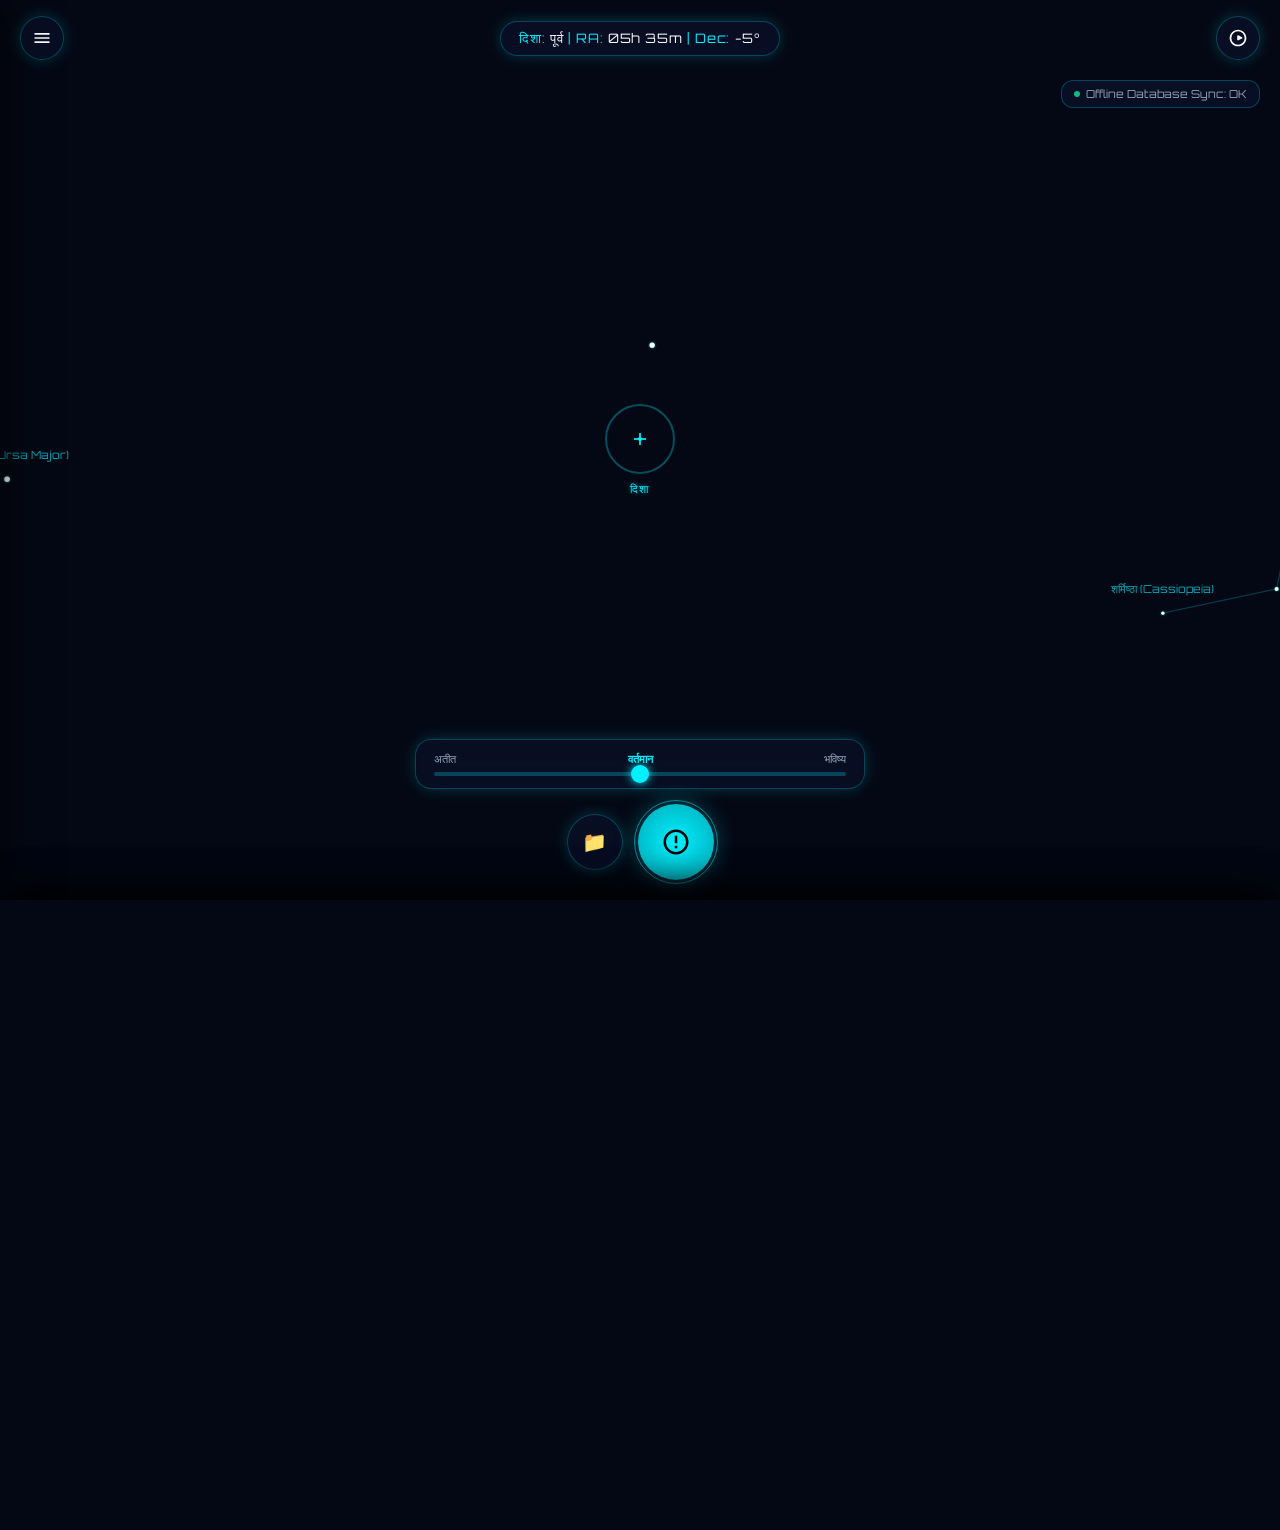
==== index.html @ da1ece18 "Update default language to English and rebuild obfuscated bundle" ====
<!DOCTYPE html>
<html lang="en">
<head>
  <meta charset="UTF-8">
  <meta name="viewport" content="width=device-width, initial-scale=1.0, maximum-scale=1.0, user-scalable=no">
  <title>StarFinder Web - 100% Offline PWA</title>
  
  <!-- SEO Meta Tags -->
  <meta name="description" content="StarFinder Web - एक 100% ऑफ़लाइन, इन-ब्राउज़र प्लेट सॉल्विंग और एआर स्काई ट्रैकर PWA। तारों और तारामंडल को तुरंत पहचानें।">
  <meta name="keywords" content="Star Finder, Plate Solving, AR Constellations, Astronomy offline, PWA star catalog, कालपुरुष, सप्तर्षि">
  <meta name="author" content="Antigravity Team">
  <meta name="theme-color" content="#040814">
  
  <!-- PWA Manifest & Icons -->
  <link rel="manifest" href="manifest.json">
  <link rel="icon" type="image/png" sizes="192x192" href="assets/icon-192.png">
  <link rel="apple-touch-icon" href="assets/icon-192.png">
  
  <!-- Stylesheet -->
  <link rel="stylesheet" href="index.css">
</head>
<body>

  <div id="app-container">
    <!-- Full-screen Camera Stream (Z-Index: 1) -->
    <video id="camera-stream" autoplay playsinline muted></video>
    
    <!-- AR Celestial Vector Drawing Canvas (Z-Index: 2) -->
    <canvas id="ar-overlay"></canvas>

    <!-- HUD Overlay Layer (Z-Index: 3) -->
    <div class="hud-layer">
      <!-- Top HUD Header -->
      <header class="interactive">
        <button id="menu-btn" class="header-btn" title="Settings / Drawer">
          <svg viewBox="0 0 24 24">
            <path d="M3 18h18v-2H3v2zm0-5h18v-2H3v2zm0-7v2h18V6H3z"/>
          </svg>
        </button>
        
        <div id="direction-text" class="direction-hud">
          Facing: <span>Scanning...</span> | RA: <span>--h --m</span> | Dec: <span>--°</span>
        </div>
        
        <label class="header-btn" style="border-radius: 50%; overflow: hidden;" title="Toggle Night Vision Mode">
          <input type="checkbox" id="night-mode-toggle" style="display:none;">
          <svg viewBox="0 0 24 24" style="cursor: pointer; fill: currentColor;">
            <!-- Moon / Eye icon shape -->
            <path d="M12 22C6.477 22 2 17.523 2 12S6.477 2 12 2s10 4.477 10 10-4.477 10-10 10zm0-2a8 8 0 1 0 0-16 8 8 0 0 0 0 16zm-1-5.717V9.717c0-.756.805-1.242 1.48-.905l4.335 2.158c.693.345.693 1.341 0 1.687l-4.335 2.158c-.675.337-1.48-.15-1.48-.906z"/>
          </svg>
        </label>
      </header>

      <!-- Sync / Offline indicator badge -->
      <div id="offline-badge" class="sync-indicator">
        <div id="sync-dot" class="sync-dot"></div>
        <span id="sync-label">Checking Offline Database...</span>
      </div>

      <!-- Center Reticle Focus Target -->
      <div class="reticle-container">
        <div class="reticle">
          <div class="reticle-dot"></div>
        </div>
        <div class="reticle-label" data-translate="facing">FACING</div>
      </div>

      <!-- Bottom HUD Footer (Slider & Capture) -->
      <div class="hud-footer interactive">
        
        <!-- Time Travel Slider -->
        <div class="slider-container">
          <div class="slider-labels">
            <span data-translate="past">Past</span>
            <span id="time-label-now" class="active" data-translate="now">Now</span>
            <span data-translate="future">Future</span>
          </div>
          <div class="slider-wrapper">
            <input type="range" id="time-travel-slider" min="-12" max="12" value="0" step="1">
          </div>
        </div>

        <!-- Big Scan / Capture Button & Upload Button -->
        <div class="capture-btn-container" style="gap: 15px;">
          <!-- Hidden file input -->
          <input type="file" id="photo-upload" accept="image/*" style="display:none;">
          
          <button id="upload-btn" class="header-btn" title="Upload Sky Photo" style="width: 56px; height: 56px; border-radius: 50%; font-size: 20px;">
            📁
          </button>
          
          <div style="position: relative; display: flex; align-items: center; justify-content: center;">
            <div class="capture-pulse-ring" style="width: 84px; height: 84px;"></div>
            <button id="capture-btn" class="capture-btn" title="Capture & Solve Stars">
              <svg viewBox="0 0 24 24">
                <!-- Aperture/Scan SVG -->
                <path d="M12 2C6.48 2 2 6.48 2 12s4.48 10 10 10 10-4.48 10-10S17.52 2 12 2zm0 18c-4.41 0-8-3.59-8-8s3.59-8 8-8 8 3.59 8 8-3.59 8-8 8zm-1-13h2v6h-2zm0 8h2v2h-2z"/>
              </svg>
            </button>
          </div>
        </div>

      </div>
    </div>

    <!-- Backdrop for Drawer Menu -->
    <div id="drawer-backdrop" class="drawer-backdrop"></div>

    <!-- Side Navigation Menu / Settings -->
    <div id="side-drawer" class="side-drawer">
      <div class="drawer-header">
        <div class="drawer-title" data-translate="title">StarFinder Web</div>
        <button id="close-drawer" class="close-sheet-btn" onclick="document.getElementById('side-drawer').classList.remove('open'); document.getElementById('drawer-backdrop').classList.remove('show');">&times;</button>
      </div>
      
      <div class="drawer-body">
        <div class="settings-section">
          <div class="settings-section-title" data-translate="achievements">ACHIEVEMENTS</div>
          <div id="menu-achievements" class="menu-item">
            <span>🏆</span>
            <span class="menu-item-text" data-translate="achievements">Achievements</span>
          </div>
        </div>

        <div class="settings-section">
          <div class="settings-section-title" data-translate="alerts">ASTRO ALERTS</div>
          <div id="menu-alerts" class="menu-item">
            <span>📡</span>
            <span class="menu-item-text" data-translate="alerts">Astro Alerts</span>
          </div>
        </div>

        <div class="settings-section">
          <div class="settings-section-title">PHOTO TOOLS</div>
          <div id="menu-upload" class="menu-item">
            <span>📁</span>
            <span class="menu-item-text">Upload Sky Photo</span>
          </div>
        </div>

        <div class="settings-section" style="margin-top: 15px;">
          <div class="settings-section-title">CONFIG</div>
          
          <!-- Language Toggle Menu Item -->
          <div class="menu-item">
            <span>🌐</span>
            <span class="menu-item-text">English UI</span>
            <label class="toggle-switch">
              <input type="checkbox" id="lang-toggle">
              <span class="slider-round"></span>
            </label>
          </div>

          <div class="menu-item" style="font-size: 11px; color: var(--text-muted); pointer-events: none;" id="location-label">
            Using Location: GPS checking...
          </div>
        </div>

        <div class="settings-section" style="margin-top: 15px;">
          <div class="settings-section-title">LEGAL & HELP</div>
          <a href="about.html" class="menu-item" style="text-decoration: none;">
            <span>ℹ️</span>
            <span class="menu-item-text">About & Help</span>
          </a>
          <a href="privacy.html" class="menu-item" style="text-decoration: none;">
            <span>🔒</span>
            <span class="menu-item-text">Privacy Policy</span>
          </a>
          <a href="terms.html" class="menu-item" style="text-decoration: none;">
            <span>📄</span>
            <span class="menu-item-text">Terms of Service</span>
          </a>
        </div>
      </div>
    </div>

    <!-- Plate Solving Loading / Scanner Overlay -->
    <div id="analysis-overlay" class="analysis-overlay">
      <div class="scanner-box">
        <div class="corner top-left"></div>
        <div class="corner top-right"></div>
        <div class="corner bottom-left"></div>
        <div class="corner bottom-right"></div>
      </div>
      <div class="analysis-text" data-translate="scanning">Analyzing Stars...</div>
      <div class="analysis-subtext" data-translate="scanningSub">Local Geometric Hashing (No Internet)</div>
    </div>

    <!-- Results Bottom Info Sheet -->
    <div id="results-sheet" class="bottom-sheet">
      <div class="sheet-handle"></div>
      <div class="sheet-header">
        <div class="sheet-title" data-translate="solvedTitle">IDENTIFIED CONSTELLATION</div>
        <button class="close-sheet-btn">&times;</button>
      </div>
      <div class="sheet-body results-bottom-sheet">
        <div class="results-constellation-info">
          <div id="results-con-title" class="results-constellation-title">Orion Constellation</div>
          <div id="results-star-count" class="results-constellation-details">45 stars identified</div>
          <div id="results-con-desc" class="results-constellation-desc">
            Orion represents a hunter. It contains stars like Betelgeuse and Rigel.
          </div>
        </div>
        <div class="results-actions">
          <button id="results-save" class="btn btn-primary">
            <span>💾</span> <span data-translate="saveBtn">Save Photo</span>
          </button>
          <button id="results-share" class="btn btn-secondary" onclick="alert('Share feature requires browser integration. Image saved to gallery.')">
            <span>📤</span> <span data-translate="shareBtn">Share</span>
          </button>
          <button id="results-again" class="btn btn-icon-only" title="Scan Again">
            <span>🔄</span>
          </button>
        </div>
      </div>
    </div>

    <!-- Achievements Badge Gallery Bottom Sheet -->
    <div id="achievements-sheet" class="bottom-sheet">
      <div class="sheet-handle"></div>
      <div class="sheet-header">
        <div class="sheet-title" data-translate="achievements">ACHIEVEMENTS</div>
        <button class="close-sheet-btn">&times;</button>
      </div>
      <div class="sheet-body">
        <div id="badge-grid" class="badge-grid">
          <!-- Populated dynamically by app.js -->
        </div>
      </div>
    </div>

    <!-- Alerts Calendar Bottom Sheet -->
    <div id="alerts-sheet" class="bottom-sheet">
      <div class="sheet-handle"></div>
      <div class="sheet-header">
        <div class="sheet-title" data-translate="alerts">ASTRO ALERTS</div>
        <button class="close-sheet-btn">&times;</button>
      </div>
      <div class="sheet-body">
        <div id="alerts-list" class="alerts-list">
          <!-- Populated dynamically by app.js -->
        </div>
      </div>
    </div>

    <!-- Achievement Toast Notification -->
    <div id="achievement-toast" class="achievement-toast">
      <div class="badge-icon-wrapper unlocked" style="width: 44px; height: 44px; border: 1px solid var(--accent);">
        <span style="font-size: 20px;">🏆</span>
      </div>
      <div class="toast-content">
        <div class="toast-title" data-translate="toastAchievement">ACHIEVEMENT UNLOCKED!</div>
        <div id="toast-badge-name" class="toast-name">Orion Hunter</div>
      </div>
    </div>

  </div>

  <!-- External JavaScript Files -->
  <script src="stars_db.js"></script>
  <script src="plate_solver.js"></script>
  <script src="app.js"></script>

  <!-- PWA Service Worker Registration -->
  <script>
    if ('serviceWorker' in navigator) {
      window.addEventListener('load', () => {
        navigator.serviceWorker.register('sw.js')
          .then(reg => console.log('Service Worker Registered successfully.', reg.scope))
          .catch(err => console.log('Service Worker Registration failed.', err));
      });
    }
  </script>
</body>
</html>
---- index.css ----
/* StarFinder Web - Style Sheets (index.css) */

/* Import premium fonts from Google Fonts */
@import url('https://fonts.googleapis.com/css2?family=Orbitron:wght@400;600;800&family=Outfit:wght@300;400;600;700&display=swap');

:root {
  /* Default Neon Cyan Space Theme Variables */
  --bg-primary: #040814;
  --bg-secondary: #0a1128;
  --bg-glass: rgba(10, 17, 40, 0.75);
  --bg-glass-heavy: rgba(5, 9, 24, 0.9);
  
  --accent: #00f0ff;
  --accent-rgb: 0, 240, 255;
  --accent-dim: #00a8b5;
  --accent-glow: rgba(0, 240, 255, 0.35);
  
  --text-primary: #f8fafc;
  --text-secondary: #94a3b8;
  --text-muted: #64748b;
  
  --border-color: rgba(0, 240, 255, 0.25);
  --border-glow: 0 0 15px rgba(0, 240, 255, 0.2);
  
  --font-family-sans: 'Outfit', -apple-system, BlinkMacSystemFont, "Segoe UI", Roboto, Helvetica, Arial, sans-serif;
  --font-family-mono: 'Orbitron', monospace;
  
  --card-shadow: 0 8px 32px 0 rgba(0, 0, 0, 0.5);
  --transition-speed: 0.3s;
}

/* Red Night Mode Override Variables */
body.night-mode-red {
  --bg-primary: #0d0000;
  --bg-secondary: #1a0000;
  --bg-glass: rgba(26, 0, 0, 0.85);
  --bg-glass-heavy: rgba(15, 0, 0, 0.95);
  
  --accent: #ff0000;
  --accent-rgb: 255, 0, 0;
  --accent-dim: #990000;
  --accent-glow: rgba(255, 0, 0, 0.4);
  
  --text-primary: #ff6666;
  --text-secondary: #aa3333;
  --text-muted: #661111;
  
  --border-color: rgba(255, 0, 0, 0.35);
  --border-glow: 0 0 15px rgba(255, 0, 0, 0.35);
  
  --card-shadow: 0 8px 32px 0 rgba(0, 0, 0, 0.8);
}

* {
  box-sizing: border-box;
  margin: 0;
  padding: 0;
  -webkit-tap-highlight-color: transparent;
  user-select: none;
}

body, html {
  width: 100%;
  height: 100%;
  overflow: hidden;
  background-color: var(--bg-primary);
  font-family: var(--font-family-sans);
  color: var(--text-primary);
  transition: background-color var(--transition-speed), color var(--transition-speed);
}

/* Main Screen Viewport */
#app-container {
  position: relative;
  width: 100vw;
  height: 100vh;
  display: flex;
  flex-direction: column;
}

/* Full Screen Camera Stream & AR Canvas */
#camera-stream {
  position: absolute;
  top: 0;
  left: 0;
  width: 100%;
  height: 100%;
  object-fit: cover;
  z-index: 1;
}

#ar-overlay {
  position: absolute;
  top: 0;
  left: 0;
  width: 100%;
  height: 100%;
  z-index: 2;
  pointer-events: auto; /* allows drag events */
  cursor: grab;
}

#ar-overlay:active {
  cursor: grabbing;
}

/* HUD elements (z-index: 3) */
.hud-layer {
  position: absolute;
  top: 0;
  left: 0;
  width: 100%;
  height: 100%;
  z-index: 3;
  pointer-events: none; /* Let clicks pass through to viewport */
  display: flex;
  flex-direction: column;
  justify-content: space-between;
}

.interactive {
  pointer-events: auto; /* Enable clicks on buttons/menus */
}

/* Top bar style */
header {
  width: 100%;
  padding: 16px 20px;
  background: linear-gradient(to bottom, rgba(4,8,20,0.85) 0%, rgba(4,8,20,0) 100%);
  display: grid;
  grid-template-columns: auto 1fr auto;
  align-items: center;
  gap: 15px;
}

body.night-mode-red header {
  background: linear-gradient(to bottom, rgba(13,0,0,0.9) 0%, rgba(13,0,0,0) 100%);
}

.header-btn {
  background: var(--bg-glass);
  border: 1px solid var(--border-color);
  box-shadow: var(--border-glow);
  color: var(--text-primary);
  width: 44px;
  height: 44px;
  border-radius: 50%;
  display: flex;
  align-items: center;
  justify-content: center;
  cursor: pointer;
  backdrop-filter: blur(10px);
  transition: all var(--transition-speed) ease;
}

.header-btn:hover {
  transform: scale(1.05);
  border-color: var(--accent);
}

.header-btn svg {
  width: 20px;
  height: 20px;
  fill: currentColor;
}

.direction-hud {
  justify-self: center;
  background: var(--bg-glass);
  border: 1px solid var(--border-color);
  padding: 8px 18px;
  border-radius: 20px;
  backdrop-filter: blur(10px);
  font-family: var(--font-family-mono);
  font-size: 13px;
  letter-spacing: 0.05em;
  color: var(--accent);
  box-shadow: var(--border-glow);
  text-align: center;
}

.direction-hud span {
  color: var(--text-primary);
}

/* Center Crosshair */
.reticle-container {
  position: absolute;
  top: 50%;
  left: 50%;
  transform: translate(-50%, -50%);
  z-index: 2;
  pointer-events: none;
  display: flex;
  flex-direction: column;
  align-items: center;
  justify-content: center;
}

.reticle {
  width: 70px;
  height: 70px;
  border: 2px solid rgba(var(--accent-rgb), 0.3);
  border-radius: 50%;
  position: relative;
  display: flex;
  align-items: center;
  justify-content: center;
  animation: pulse-reticle 4s infinite linear;
}

.reticle::before, .reticle::after {
  content: '';
  position: absolute;
  background-color: var(--accent);
  opacity: 0.85;
}

/* crosshair lines */
.reticle::before {
  width: 12px;
  height: 2px;
}
.reticle::after {
  width: 2px;
  height: 12px;
}

.reticle-dot {
  width: 4px;
  height: 4px;
  background-color: var(--accent);
  border-radius: 50%;
}

.reticle-label {
  margin-top: 8px;
  font-size: 11px;
  letter-spacing: 0.1em;
  font-family: var(--font-family-mono);
  color: var(--accent);
  text-shadow: 0 0 5px rgba(var(--accent-rgb), 0.5);
}

@keyframes pulse-reticle {
  0% { transform: rotate(0deg) scale(1); border-color: rgba(var(--accent-rgb), 0.3); }
  50% { transform: rotate(180deg) scale(1.08); border-color: rgba(var(--accent-rgb), 0.75); }
  100% { transform: rotate(360deg) scale(1); border-color: rgba(var(--accent-rgb), 0.3); }
}

/* Bottom Bar / HUD controls */
.hud-footer {
  width: 100%;
  padding: 20px;
  background: linear-gradient(to top, rgba(4,8,20,0.95) 0%, rgba(4,8,20,0.5) 50%, rgba(4,8,20,0) 100%);
  display: flex;
  flex-direction: column;
  align-items: center;
  gap: 15px;
}

body.night-mode-red .hud-footer {
  background: linear-gradient(to top, rgba(13,0,0,0.95) 0%, rgba(13,0,0,0.5) 50%, rgba(13,0,0,0) 100%);
}

/* Slider Style */
.slider-container {
  width: 90%;
  max-width: 450px;
  background: var(--bg-glass);
  border: 1px solid var(--border-color);
  padding: 12px 18px;
  border-radius: 16px;
  backdrop-filter: blur(12px);
  box-shadow: var(--border-glow);
  display: flex;
  flex-direction: column;
  gap: 6px;
}

.slider-labels {
  display: flex;
  justify-content: space-between;
  font-family: var(--font-family-mono);
  font-size: 11px;
  color: var(--text-secondary);
}

.slider-labels span.active {
  color: var(--accent);
  font-weight: bold;
}

.slider-wrapper {
  position: relative;
  width: 100%;
  display: flex;
  align-items: center;
}

input[type=range] {
  -webkit-appearance: none;
  width: 100%;
  background: transparent;
}

input[type=range]:focus {
  outline: none;
}

/* range track */
input[type=range]::-webkit-slider-runnable-track {
  width: 100%;
  height: 4px;
  background: rgba(var(--accent-rgb), 0.25);
  border-radius: 2px;
  cursor: pointer;
}

/* range thumb */
input[type=range]::-webkit-slider-thumb {
  height: 18px;
  width: 18px;
  border-radius: 50%;
  background: var(--accent);
  cursor: pointer;
  -webkit-appearance: none;
  margin-top: -7px;
  box-shadow: 0 0 10px var(--accent);
  transition: transform 0.1s ease;
}

input[type=range]::-webkit-slider-thumb:hover {
  transform: scale(1.25);
}

/* Capture / Scan button style */
.capture-btn-container {
  display: flex;
  align-items: center;
  justify-content: center;
  position: relative;
}

.capture-btn {
  background: radial-gradient(circle, var(--accent) 0%, var(--accent-dim) 100%);
  border: none;
  width: 76px;
  height: 76px;
  border-radius: 50%;
  display: flex;
  align-items: center;
  justify-content: center;
  color: #000;
  cursor: pointer;
  box-shadow: 0 0 25px var(--accent-glow);
  transition: all 0.2s ease;
  z-index: 5;
}

.capture-btn:hover {
  transform: scale(1.08);
  box-shadow: 0 0 35px var(--accent);
}

.capture-btn:active {
  transform: scale(0.95);
}

.capture-btn svg {
  width: 30px;
  height: 30px;
  fill: #000;
}

.capture-pulse-ring {
  position: absolute;
  width: 90px;
  height: 90px;
  border: 1px solid var(--accent);
  border-radius: 50%;
  opacity: 0.5;
  animation: capture-pulse 2s infinite ease-out;
}

@keyframes capture-pulse {
  0% { transform: scale(0.9); opacity: 0.8; }
  100% { transform: scale(1.35); opacity: 0; }
}

/* Bottom sheets & Side drawers (Modals) */
.bottom-sheet {
  position: absolute;
  bottom: 0;
  left: 0;
  width: 100%;
  max-height: 80%;
  background: var(--bg-glass-heavy);
  border-top: 1px solid var(--border-color);
  border-radius: 24px 24px 0 0;
  backdrop-filter: blur(20px);
  box-shadow: 0 -10px 40px rgba(0, 0, 0, 0.6);
  z-index: 10;
  transform: translateY(101%);
  transition: transform var(--transition-speed) cubic-bezier(0.16, 1, 0.3, 1);
  display: flex;
  flex-direction: column;
}

.bottom-sheet.open {
  transform: translateY(0);
}

.sheet-header {
  padding: 16px 24px;
  display: flex;
  justify-content: space-between;
  align-items: center;
  border-bottom: 1px solid rgba(var(--accent-rgb), 0.15);
}

.sheet-handle {
  width: 40px;
  height: 4px;
  background: var(--text-muted);
  border-radius: 2px;
  position: absolute;
  top: 8px;
  left: 50%;
  transform: translateX(-50%);
}

.sheet-title {
  font-family: var(--font-family-mono);
  font-size: 16px;
  color: var(--accent);
  letter-spacing: 0.05em;
  font-weight: bold;
}

.close-sheet-btn {
  background: transparent;
  border: none;
  color: var(--text-secondary);
  font-size: 20px;
  cursor: pointer;
  padding: 4px;
}

.close-sheet-btn:hover {
  color: var(--accent);
}

.sheet-body {
  padding: 20px 24px 30px;
  overflow-y: auto;
}

/* Settings/Side menu style */
.side-drawer {
  position: absolute;
  top: 0;
  left: 0;
  width: 85%;
  max-width: 320px;
  height: 100%;
  background: var(--bg-glass-heavy);
  border-right: 1px solid var(--border-color);
  box-shadow: 10px 0 40px rgba(0, 0, 0, 0.6);
  backdrop-filter: blur(20px);
  z-index: 15;
  transform: translateX(-101%);
  transition: transform var(--transition-speed) cubic-bezier(0.16, 1, 0.3, 1);
  display: flex;
  flex-direction: column;
}

.side-drawer.open {
  transform: translateX(0);
}

.drawer-header {
  padding: 24px;
  border-bottom: 1px solid rgba(var(--accent-rgb), 0.15);
  display: flex;
  justify-content: space-between;
  align-items: center;
}

.drawer-title {
  font-family: var(--font-family-mono);
  font-size: 18px;
  font-weight: 800;
  color: var(--accent);
  letter-spacing: 0.05em;
}

.drawer-body {
  padding: 20px 0;
  flex-grow: 1;
  overflow-y: auto;
}

.menu-item {
  padding: 14px 24px;
  display: flex;
  align-items: center;
  gap: 15px;
  color: var(--text-primary);
  text-decoration: none;
  font-size: 15px;
  cursor: pointer;
  transition: background var(--transition-speed);
}

.menu-item:hover {
  background: rgba(var(--accent-rgb), 0.1);
  color: var(--accent);
}

.menu-item svg {
  width: 18px;
  height: 18px;
  fill: currentColor;
}

.menu-item-text {
  flex-grow: 1;
}

/* Toggle Switch */
.toggle-switch {
  position: relative;
  display: inline-block;
  width: 44px;
  height: 22px;
}

.toggle-switch input {
  opacity: 0;
  width: 0;
  height: 0;
}

.slider-round {
  position: absolute;
  cursor: pointer;
  top: 0; left: 0; right: 0; bottom: 0;
  background-color: var(--text-muted);
  transition: .4s;
  border-radius: 34px;
}

.slider-round:before {
  position: absolute;
  content: "";
  height: 16px;
  width: 16px;
  left: 3px;
  bottom: 3px;
  background-color: white;
  transition: .4s;
  border-radius: 50%;
}

input:checked + .slider-round {
  background-color: var(--accent);
}

input:checked + .slider-round:before {
  transform: translateX(22px);
}

/* Results panel overlay and slider layout */
.results-bottom-sheet {
  display: flex;
  flex-direction: column;
  gap: 15px;
}

.results-constellation-info {
  display: flex;
  flex-direction: column;
  gap: 5px;
}

.results-constellation-title {
  font-size: 24px;
  font-weight: 700;
  color: var(--text-primary);
}

.results-constellation-details {
  font-family: var(--font-family-mono);
  font-size: 13px;
  color: var(--accent);
  display: flex;
  gap: 15px;
}

.results-constellation-desc {
  font-size: 14px;
  color: var(--text-secondary);
  line-height: 1.5;
  margin-top: 5px;
}

.results-actions {
  display: grid;
  grid-template-columns: 1fr 1fr auto;
  gap: 12px;
  margin-top: 10px;
}

.btn {
  padding: 14px 18px;
  border-radius: 12px;
  font-size: 14px;
  font-weight: bold;
  cursor: pointer;
  display: flex;
  align-items: center;
  justify-content: center;
  gap: 8px;
  transition: all var(--transition-speed);
}

.btn-primary {
  background: var(--accent);
  color: #000;
  border: none;
  box-shadow: 0 4px 15px var(--accent-glow);
}

.btn-primary:hover {
  transform: translateY(-2px);
  box-shadow: 0 6px 20px var(--accent);
}

.btn-secondary {
  background: var(--bg-secondary);
  color: var(--text-primary);
  border: 1px solid var(--border-color);
}

.btn-secondary:hover {
  border-color: var(--accent);
  background: rgba(var(--accent-rgb), 0.05);
}

.btn-icon-only {
  width: 50px;
  padding: 0;
  background: var(--bg-secondary);
  border: 1px solid var(--border-color);
  color: var(--text-primary);
}

.btn-icon-only:hover {
  border-color: var(--accent);
  color: var(--accent);
}

.btn svg {
  width: 18px;
  height: 18px;
  fill: currentColor;
}

/* Badges achievement grid style */
.badge-grid {
  display: grid;
  grid-template-columns: repeat(3, 1fr);
  gap: 16px;
  justify-items: center;
  margin-top: 10px;
}

.badge-item {
  display: flex;
  flex-direction: column;
  align-items: center;
  text-align: center;
  gap: 6px;
  width: 100%;
}

.badge-icon-wrapper {
  position: relative;
  width: 64px;
  height: 64px;
  border-radius: 50%;
  background: rgba(255,255,255,0.03);
  border: 2px dashed var(--text-muted);
  display: flex;
  align-items: center;
  justify-content: center;
  transition: all var(--transition-speed);
}

.badge-item.unlocked .badge-icon-wrapper {
  background: radial-gradient(circle, rgba(var(--accent-rgb), 0.2) 0%, rgba(var(--accent-rgb), 0.02) 100%);
  border: 2px solid var(--accent);
  box-shadow: var(--border-glow);
}

.badge-icon {
  width: 36px;
  height: 36px;
  opacity: 0.2;
  filter: grayscale(100%);
  transition: all var(--transition-speed);
}

.badge-item.unlocked .badge-icon {
  opacity: 1;
  filter: grayscale(0%) drop-shadow(0 0 5px var(--accent));
}

.badge-name {
  font-size: 11px;
  font-weight: 600;
  color: var(--text-secondary);
}

.badge-item.unlocked .badge-name {
  color: var(--text-primary);
}

/* Offline alerts list */
.alerts-list {
  display: flex;
  flex-direction: column;
  gap: 12px;
}

.alert-card {
  background: rgba(255, 255, 255, 0.03);
  border: 1px solid rgba(255, 255, 255, 0.08);
  border-radius: 12px;
  padding: 14px 18px;
  display: flex;
  gap: 12px;
}

.alert-card.active-alert {
  border-color: var(--border-color);
  background: rgba(var(--accent-rgb), 0.02);
}

.alert-indicator {
  width: 8px;
  height: 8px;
  border-radius: 50%;
  background-color: var(--text-muted);
  margin-top: 6px;
  flex-shrink: 0;
}

.alert-card.active-alert .alert-indicator {
  background-color: var(--accent);
  box-shadow: 0 0 8px var(--accent);
}

.alert-content {
  display: flex;
  flex-direction: column;
  gap: 4px;
}

.alert-event-title {
  font-weight: 700;
  font-size: 15px;
}

.alert-event-time {
  font-family: var(--font-family-mono);
  font-size: 12px;
  color: var(--accent);
}

.alert-event-desc {
  font-size: 13px;
  color: var(--text-secondary);
  line-height: 1.4;
  margin-top: 2px;
}

/* Loading solve screen */
#analysis-overlay {
  position: absolute;
  top: 0;
  left: 0;
  width: 100%;
  height: 100%;
  background: rgba(4, 8, 20, 0.85);
  backdrop-filter: blur(8px);
  z-index: 20;
  display: flex;
  flex-direction: column;
  align-items: center;
  justify-content: center;
  gap: 20px;
  opacity: 0;
  pointer-events: none;
  transition: opacity 0.3s ease;
}

body.night-mode-red #analysis-overlay {
  background: rgba(13, 0, 0, 0.9);
}

#analysis-overlay.show {
  opacity: 1;
  pointer-events: auto;
}

.scanner-box {
  width: 180px;
  height: 180px;
  position: relative;
  border: 1px solid rgba(var(--accent-rgb), 0.2);
}

.scanner-box::before {
  content: '';
  position: absolute;
  top: 0;
  left: 0;
  width: 100%;
  height: 2px;
  background: linear-gradient(to right, transparent, var(--accent), transparent);
  animation: scan-line 2.5s infinite ease-in-out;
}

.corner {
  position: absolute;
  width: 15px;
  height: 15px;
  border: 2px solid var(--accent);
}

.top-left { top: -2px; left: -2px; border-right: none; border-bottom: none; }
.top-right { top: -2px; right: -2px; border-left: none; border-bottom: none; }
.bottom-left { bottom: -2px; left: -2px; border-right: none; border-top: none; }
.bottom-right { bottom: -2px; right: -2px; border-left: none; border-top: none; }

.analysis-text {
  font-family: var(--font-family-mono);
  font-size: 14px;
  color: var(--accent);
  letter-spacing: 0.1em;
  text-align: center;
}

.analysis-subtext {
  font-size: 12px;
  color: var(--text-secondary);
  margin-top: -10px;
}

@keyframes scan-line {
  0% { top: 0%; opacity: 0.8; }
  50% { top: 100%; opacity: 0.8; }
  100% { top: 0%; opacity: 0.8; }
}

/* Toast Achievement Alert Popup */
.achievement-toast {
  position: absolute;
  top: 90px;
  left: 50%;
  transform: translate(-50%, -100px);
  background: var(--bg-glass-heavy);
  border: 1px solid var(--accent);
  box-shadow: 0 0 20px rgba(var(--accent-rgb), 0.25);
  border-radius: 20px;
  padding: 12px 24px;
  display: flex;
  align-items: center;
  gap: 15px;
  z-index: 100;
  pointer-events: none;
  opacity: 0;
  transition: all 0.5s cubic-bezier(0.175, 0.885, 0.32, 1.275);
}

.achievement-toast.show {
  transform: translate(-50%, 0);
  opacity: 1;
}

.toast-badge {
  width: 40px;
  height: 40px;
  filter: drop-shadow(0 0 5px var(--accent));
}

.toast-content {
  display: flex;
  flex-direction: column;
}

.toast-title {
  font-size: 11px;
  letter-spacing: 0.05em;
  color: var(--accent);
  font-weight: bold;
}

.toast-name {
  font-size: 14px;
  font-weight: 700;
  color: var(--text-primary);
}

/* Offline Sync Info Indicator */
.sync-indicator {
  position: absolute;
  top: 80px;
  right: 20px;
  background: var(--bg-glass);
  border: 1px solid var(--border-color);
  padding: 6px 12px;
  border-radius: 12px;
  font-size: 11px;
  font-family: var(--font-family-mono);
  color: var(--text-secondary);
  display: flex;
  align-items: center;
  gap: 6px;
  z-index: 4;
}

.sync-dot {
  width: 6px;
  height: 6px;
  border-radius: 50%;
  background-color: #10b981; /* green */
}

/* Settings Options layout */
.settings-section {
  padding: 10px 24px;
}

.settings-section-title {
  font-size: 11px;
  text-transform: uppercase;
  color: var(--text-muted);
  letter-spacing: 0.1em;
  margin-bottom: 10px;
}

/* Watermark styles on target download canvas */
.canvas-watermark {
  font-family: var(--font-family-mono);
  color: rgba(var(--accent-rgb), 0.7);
  font-size: 16px;
}

/* Backdrop for drawer */
.drawer-backdrop {
  position: absolute;
  top: 0; left: 0; width: 100%; height: 100%;
  background: rgba(0,0,0,0.5);
  z-index: 12;
  opacity: 0;
  pointer-events: none;
  transition: opacity var(--transition-speed);
}
.drawer-backdrop.show {
  opacity: 1;
  pointer-events: auto;
}

/* Calibration helper overlay */
.calibration-overlay {
  position: absolute;
  bottom: 150px;
  left: 50%;
  transform: translateX(-50%);
  background: var(--bg-glass-heavy);
  border: 1px solid var(--border-color);
  padding: 8px 16px;
  border-radius: 20px;
  font-size: 11px;
  color: var(--text-secondary);
  z-index: 3;
  pointer-events: none;
  text-align: center;
}

/* Custom Scrollbar for sheet body */
.sheet-body::-webkit-scrollbar {
  width: 4px;
}
.sheet-body::-webkit-scrollbar-track {
  background: transparent;
}
.sheet-body::-webkit-scrollbar-thumb {
  background: rgba(var(--accent-rgb), 0.2);
  border-radius: 2px;
}
.sheet-body::-webkit-scrollbar-thumb:hover {
  background: var(--accent);
}
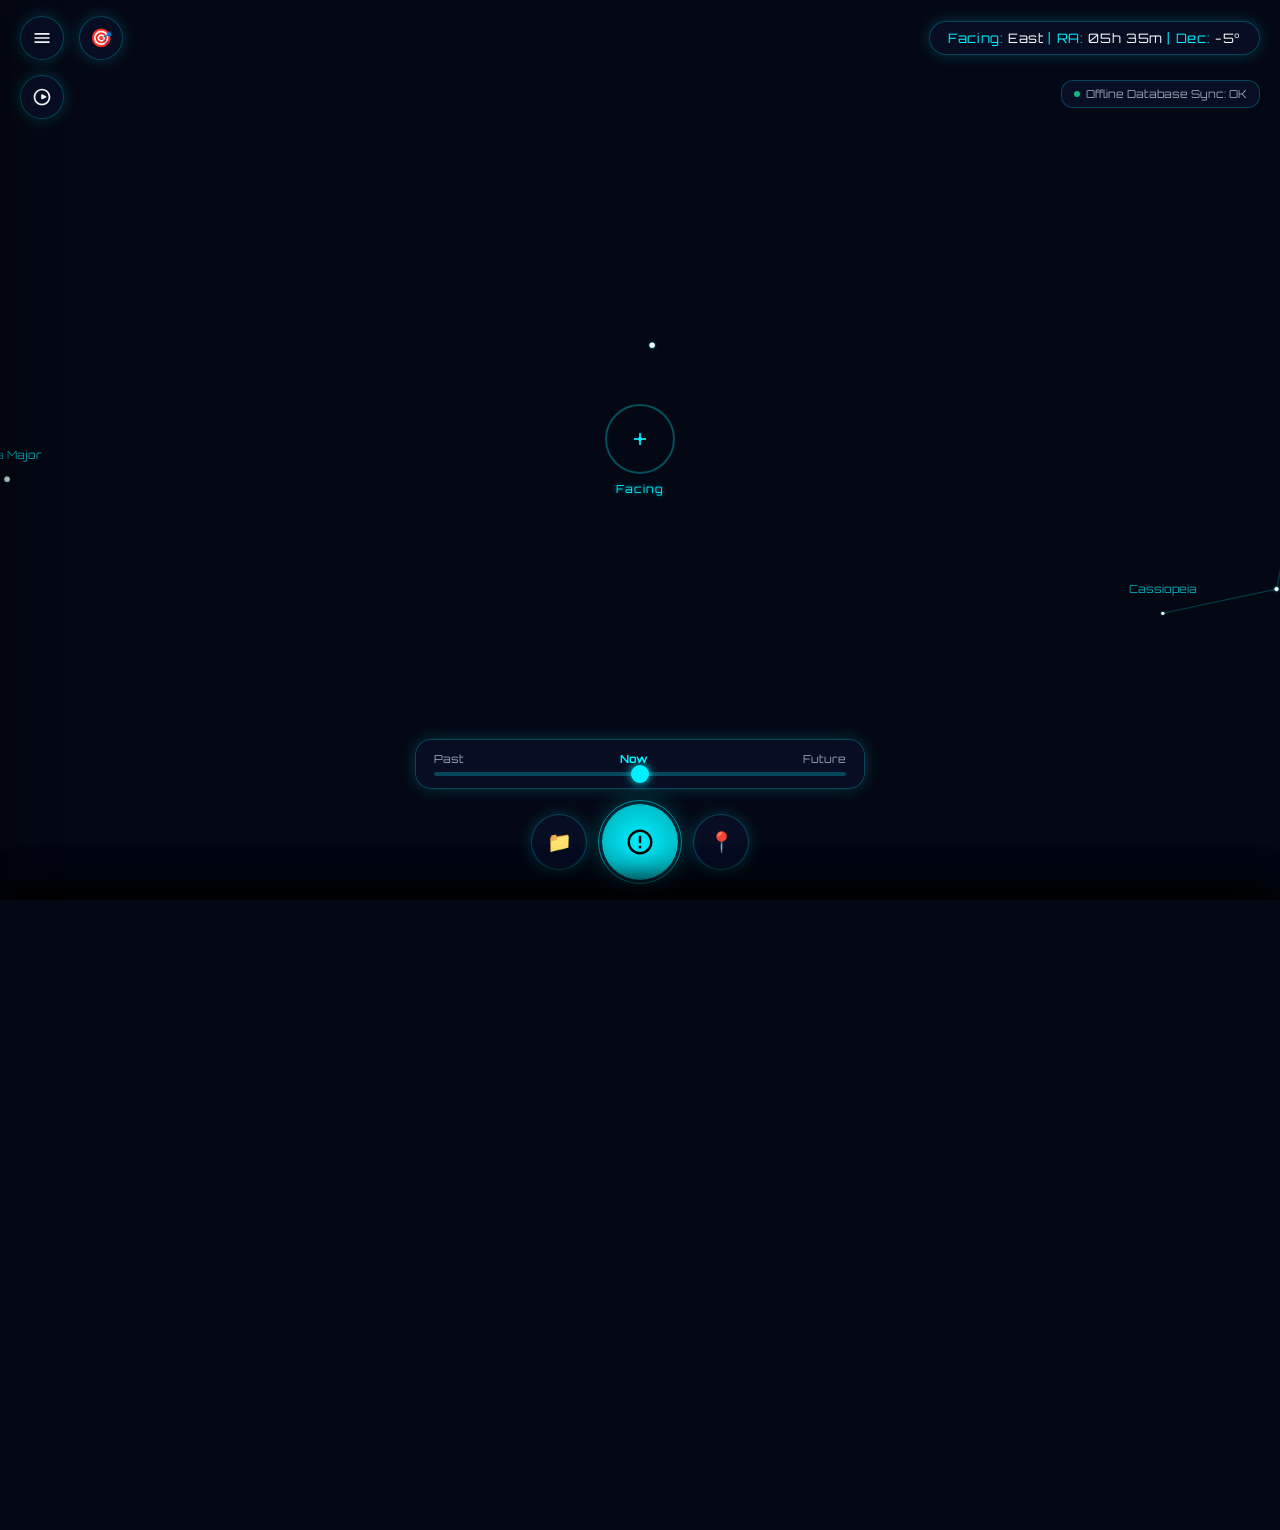
==== commit bb8a613b: "Implement Dynamic Star Tracking and Tap-to-Pin Custom Stars" ====
--- a/index.html
+++ b/index.html
@@ -37,6 +37,10 @@
             <path d="M3 18h18v-2H3v2zm0-5h18v-2H3v2zm0-7v2h18V6H3z"/>
           </svg>
         </button>
+
+        <button id="target-search-btn" class="header-btn" title="Track Star / Object" style="font-size: 18px;">
+          🎯
+        </button>
         
         <div id="direction-text" class="direction-hud">
           Facing: <span>Scanning...</span> | RA: <span>--h --m</span> | Dec: <span>--°</span>
@@ -98,6 +102,10 @@
               </svg>
             </button>
           </div>
+
+          <button id="pin-btn" class="header-btn" title="Pin Current Center" style="width: 56px; height: 56px; border-radius: 50%; font-size: 20px;">
+            📍
+          </button>
         </div>
 
       </div>
@@ -254,6 +262,49 @@
       </div>
     </div>
 
+    <!-- Target Tracker Selector Bottom Sheet -->
+    <div id="target-sheet" class="bottom-sheet">
+      <div class="sheet-handle"></div>
+      <div class="sheet-header">
+        <div class="sheet-title">TRACK STAR / OBJECT</div>
+        <button class="close-sheet-btn">&times;</button>
+      </div>
+      <div class="sheet-body" style="display: flex; flex-direction: column; gap: 12px; padding-bottom: 25px;">
+        <div class="search-box-container">
+          <input type="text" id="star-search-input" placeholder="Search stars (e.g. Sirius, Polaris)..." style="width: 100%; padding: 12px; border-radius: 12px; background: rgba(255,255,255,0.05); border: 1px solid var(--border-color); color: #fff; outline: none; font-family: inherit;">
+        </div>
+        <div id="stars-target-list" style="max-height: 250px; overflow-y: auto; display: flex; flex-direction: column; gap: 8px;">
+          <!-- Populated dynamically by app.js -->
+        </div>
+      </div>
+    </div>
+
+    <!-- Target HUD info card (slides in when star is selected) -->
+    <div id="target-info-card" class="target-info-card">
+      <div class="target-info-body">
+        <div style="flex-grow: 1;">
+          <div id="target-info-name" style="font-family: var(--font-family-mono); font-weight: bold; font-size: 15px; color: var(--accent);">Sirius (Vyadha)</div>
+          <div id="target-info-details" style="font-size: 11px; color: var(--text-secondary); margin-top: 3px;">Distance: 8.6 LY | Mag: -1.46</div>
+        </div>
+        <button id="cancel-target-btn" class="btn btn-secondary" style="padding: 6px 12px; font-size: 11px; min-width: auto; height: auto; border-radius: 8px; margin: 0;">
+          Cancel
+        </button>
+      </div>
+    </div>
+
+    <!-- Custom Star Naming Modal -->
+    <div id="naming-modal" class="modal-overlay">
+      <div class="modal-content">
+        <h3 style="color: var(--accent); margin-top: 0; font-family: var(--font-family-mono); font-size: 18px;">Name Custom Star</h3>
+        <p style="font-size: 12px; color: var(--text-secondary); margin-bottom: 15px; line-height: 1.4;">Enter a name to save this celestial direction to your device's offline memory.</p>
+        <input type="text" id="custom-star-name-input" placeholder="e.g. My Favorite Star" style="width: 100%; padding: 12px; border-radius: 12px; background: rgba(255,255,255,0.05); border: 1px solid var(--border-color); color: #fff; margin-bottom: 20px; outline: none; font-family: inherit;">
+        <div style="display: flex; gap: 10px; justify-content: flex-end;">
+          <button id="naming-modal-cancel" class="btn btn-secondary" style="padding: 8px 16px; min-width: auto; height: auto; font-size: 13px; border-radius: 10px;">Cancel</button>
+          <button id="naming-modal-save" class="btn btn-primary" style="padding: 8px 16px; min-width: auto; height: auto; font-size: 13px; border-radius: 10px;">Save</button>
+        </div>
+      </div>
+    </div>
+
   </div>
 
   <!-- External JavaScript Files -->
--- a/index.css
+++ b/index.css
@@ -1005,3 +1005,128 @@
 .sheet-body::-webkit-scrollbar-thumb:hover {
   background: var(--accent);
 }
+
+/* ==========================================================================
+   Celestial Target Tracking & Pinning CSS Styles
+   ========================================================================== */
+
+/* Target HUD Info Card */
+.target-info-card {
+  position: absolute;
+  bottom: 180px; /* Float above the bottom HUD capture and time slider */
+  left: 50%;
+  transform: translateX(-50%) translateY(30px);
+  width: 90%;
+  max-width: 400px;
+  background: var(--bg-glass-heavy);
+  border: 1px solid var(--border-color);
+  box-shadow: var(--border-glow);
+  border-radius: 20px;
+  padding: 16px;
+  z-index: 10;
+  backdrop-filter: blur(20px);
+  opacity: 0;
+  pointer-events: none;
+  transition: transform 0.4s cubic-bezier(0.34, 1.56, 0.64, 1), opacity 0.3s ease;
+}
+.target-info-card.show {
+  transform: translateX(-50%) translateY(0);
+  opacity: 1;
+  pointer-events: auto;
+}
+.target-info-body {
+  display: flex;
+  justify-content: space-between;
+  align-items: center;
+  gap: 15px;
+}
+
+/* Modal Overlay for Naming Custom Star */
+.modal-overlay {
+  position: fixed;
+  top: 0;
+  left: 0;
+  width: 100vw;
+  height: 100vh;
+  background: rgba(4, 8, 20, 0.85);
+  display: flex;
+  align-items: center;
+  justify-content: center;
+  z-index: 100;
+  opacity: 0;
+  pointer-events: none;
+  transition: opacity 0.3s ease;
+  backdrop-filter: blur(10px);
+}
+.modal-overlay.show {
+  opacity: 1;
+  pointer-events: auto;
+}
+.modal-content {
+  width: 90%;
+  max-width: 380px;
+  background: var(--bg-glass-heavy);
+  border: 1px solid var(--border-color);
+  box-shadow: var(--border-glow);
+  border-radius: 24px;
+  padding: 24px;
+  transform: scale(0.9);
+  transition: transform 0.3s cubic-bezier(0.34, 1.56, 0.64, 1);
+}
+.modal-overlay.show .modal-content {
+  transform: scale(1);
+}
+
+/* Star Target Selection List Item */
+.target-star-item {
+  display: flex;
+  justify-content: space-between;
+  align-items: center;
+  padding: 14px 16px;
+  border-radius: 12px;
+  background: rgba(255, 255, 255, 0.02);
+  border: 1px solid rgba(255, 255, 255, 0.05);
+  cursor: pointer;
+  transition: all 0.2s ease;
+}
+.target-star-item:hover {
+  background: rgba(var(--accent-rgb), 0.1);
+  border-color: var(--accent);
+  box-shadow: 0 0 10px rgba(var(--accent-rgb), 0.2);
+}
+.target-star-item.active-target {
+  background: rgba(var(--accent-rgb), 0.15);
+  border-color: var(--accent);
+  box-shadow: 0 0 15px rgba(var(--accent-rgb), 0.3);
+}
+.target-star-item-name {
+  font-weight: bold;
+  font-size: 14px;
+  color: var(--text-primary);
+}
+.target-star-item-details {
+  font-size: 11px;
+  color: var(--text-secondary);
+  margin-top: 2px;
+}
+
+/* Night Vision Red Mode Overrides */
+.night-mode-red .target-info-card {
+  border-color: var(--border-color);
+  box-shadow: var(--border-glow);
+}
+.night-mode-red .modal-content {
+  border-color: var(--border-color);
+  box-shadow: var(--border-glow);
+}
+.night-mode-red .target-star-item:hover {
+  background: rgba(255, 0, 0, 0.1);
+  border-color: #ff0000;
+  box-shadow: 0 0 10px rgba(255, 0, 0, 0.2);
+}
+.night-mode-red .target-star-item.active-target {
+  background: rgba(255, 0, 0, 0.15);
+  border-color: #ff0000;
+  box-shadow: 0 0 15px rgba(255, 0, 0, 0.3);
+}
+
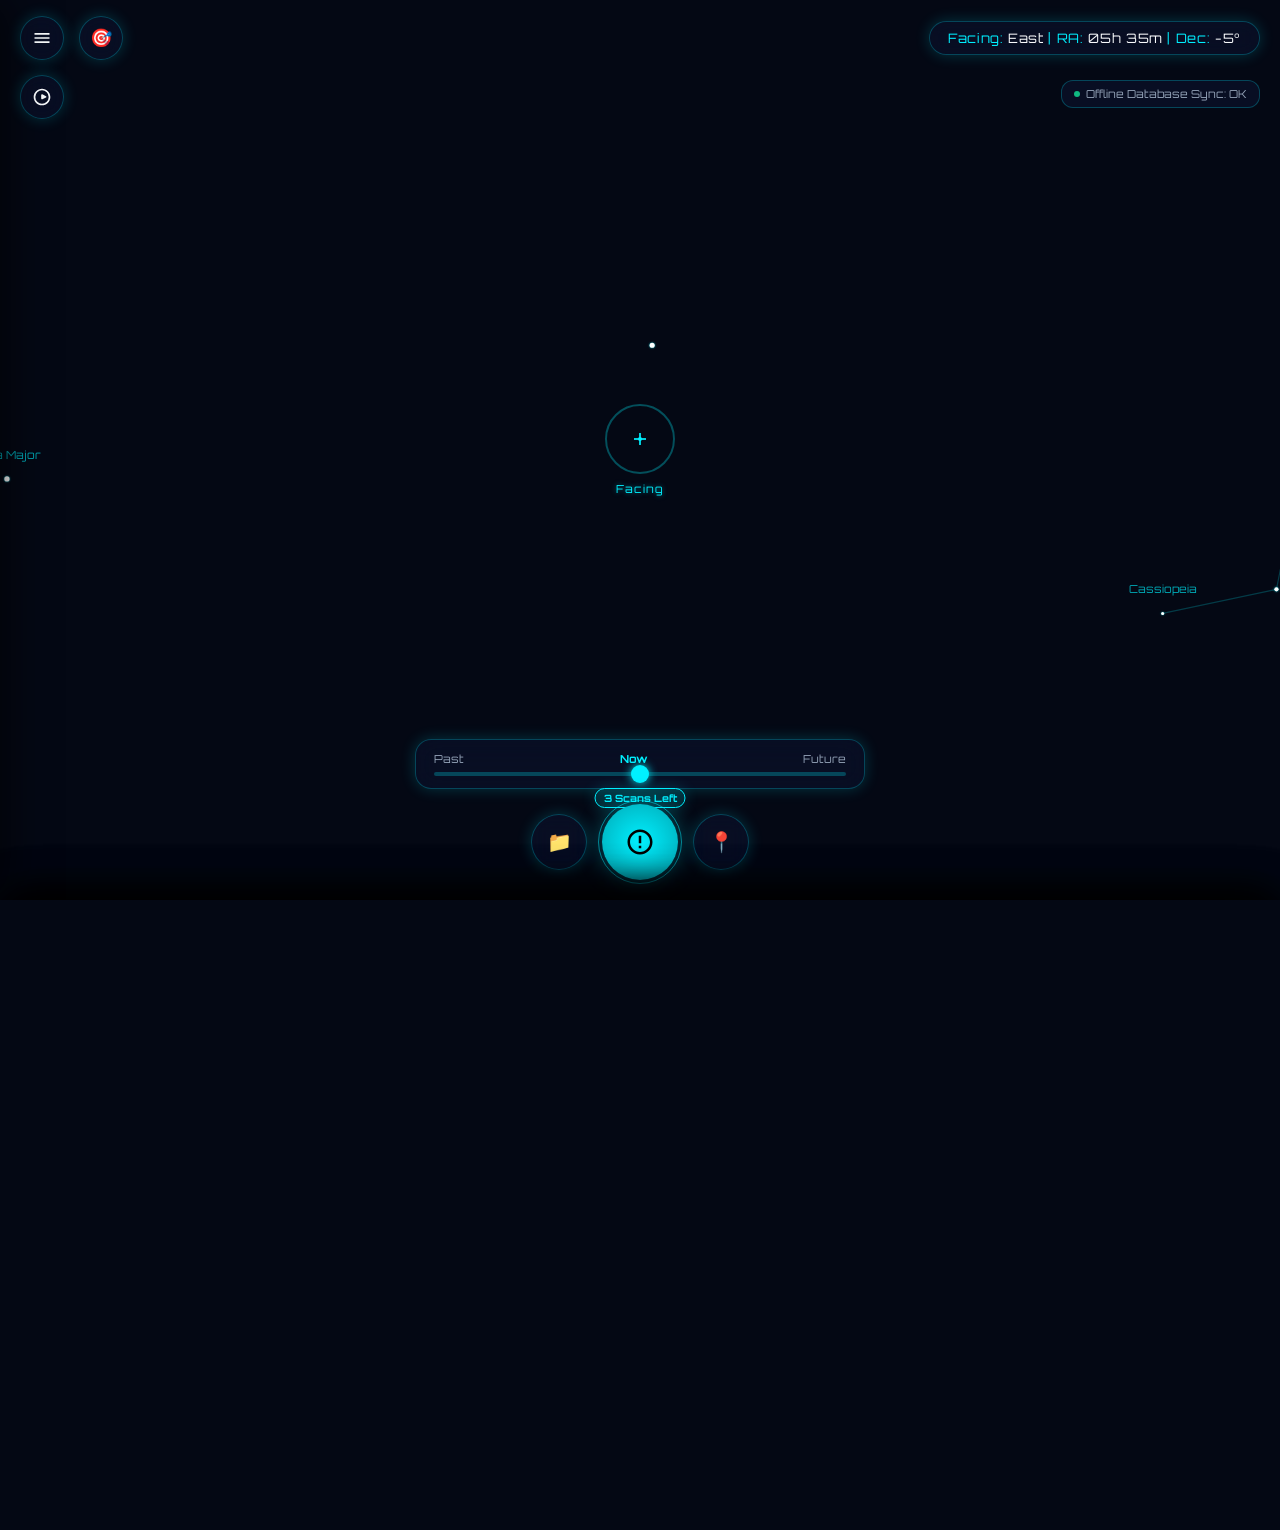
==== commit 4cb5faf3: "Implement Free vs Pro Tier with 3-scan limit and offline license validation" ====
--- a/index.html
+++ b/index.html
@@ -101,6 +101,7 @@
                 <path d="M12 2C6.48 2 2 6.48 2 12s4.48 10 10 10 10-4.48 10-10S17.52 2 12 2zm0 18c-4.41 0-8-3.59-8-8s3.59-8 8-8 8 3.59 8 8-3.59 8-8 8zm-1-13h2v6h-2zm0 8h2v2h-2z"/>
               </svg>
             </button>
+            <div id="scan-counter-badge" class="scan-counter-badge">3 Scans Left</div>
           </div>
 
           <button id="pin-btn" class="header-btn" title="Pin Current Center" style="width: 56px; height: 56px; border-radius: 50%; font-size: 20px;">
@@ -305,6 +306,80 @@
       </div>
     </div>
 
+    <!-- Pro Upgrade Modal -->
+    <div id="pro-modal" class="modal-overlay">
+      <div class="modal-content pro-modal-content" style="max-width: 420px; border: 1px solid #d4af37; box-shadow: 0 0 25px rgba(212, 175, 55, 0.25);">
+        <div style="text-align: center; margin-bottom: 20px;">
+          <span style="font-size: 44px; display: block; margin-bottom: 8px;">🌟</span>
+          <h3 style="color: #d4af37; margin: 0; font-family: var(--font-family-mono); font-size: 22px; letter-spacing: 0.05em;">STARFINDER PRO</h3>
+          <p style="font-size: 11px; color: var(--text-muted); margin-top: 4px; text-transform: uppercase; letter-spacing: 0.1em;">Unlock the Full Universe</p>
+        </div>
+        
+        <div style="display: flex; flex-direction: column; gap: 12px; margin-bottom: 25px; font-size: 13px; color: var(--text-secondary);">
+          <div style="display: flex; gap: 12px; align-items: flex-start;">
+            <span style="font-size: 16px; line-height: 1;">🚀</span>
+            <div>
+              <strong style="color: #fff; display: block;">Unlimited Sky Scanning</strong>
+              <span style="font-size: 11px;">Analyze and solve constellations without limits (Free: 3 scans).</span>
+            </div>
+          </div>
+          <div style="display: flex; gap: 12px; align-items: flex-start;">
+            <span style="font-size: 16px; line-height: 1;">📍</span>
+            <div>
+              <strong style="color: #fff; display: block;">Custom Star Pinning</strong>
+              <span style="font-size: 11px;">Mark, name, and permanently save your favorite stars in the sky.</span>
+            </div>
+          </div>
+          <div style="display: flex; gap: 12px; align-items: flex-start;">
+            <span style="font-size: 16px; line-height: 1;">⏳</span>
+            <div>
+              <strong style="color: #fff; display: block;">Interactive Time Travel</strong>
+              <span style="font-size: 11px;">Fast-forward or rewind time to observe shifts in star orientations.</span>
+            </div>
+          </div>
+          <div style="display: flex; gap: 12px; align-items: flex-start;">
+            <span style="font-size: 16px; line-height: 1;">🛰️</span>
+            <div>
+              <strong style="color: #fff; display: block;">Satellite & Meteor Alerts</strong>
+              <span style="font-size: 11px;">Track the ISS overhead pass times and access meteor shower dates.</span>
+            </div>
+          </div>
+          <div style="display: flex; gap: 12px; align-items: flex-start;">
+            <span style="font-size: 16px; line-height: 1;">🏆</span>
+            <div>
+              <strong style="color: #fff; display: block;">Achievements & Badges</strong>
+              <span style="font-size: 11px;">Collect badges for identifying constellations, orbits, and events.</span>
+            </div>
+          </div>
+        </div>
+
+        <!-- Purchase & Activation Controls -->
+        <div style="display: flex; flex-direction: column; gap: 12px; border-top: 1px solid rgba(212,175,55,0.15); padding-top: 15px;">
+          <a href="https://example.com/starfinder-pro" target="_blank" class="btn btn-primary" style="background: linear-gradient(135deg, #d4af37, #aa7c11); border: none; color: #000; font-weight: bold; text-align: center; text-decoration: none; padding: 12px; border-radius: 12px; display: block; font-size: 14px; box-shadow: 0 0 15px rgba(212, 175, 55, 0.25);">
+            GET PRO - $4.99 (₹399)
+          </a>
+          
+          <div style="text-align: center; font-size: 11px; color: var(--text-muted); margin: 4px 0;">
+            — OR ACTIVATE OFFLINE LICENSE —
+          </div>
+          
+          <div style="display: flex; gap: 8px;">
+            <input type="text" id="license-key-input" placeholder="Enter License Key (e.g. SF-XXX-PRO)" style="flex-grow: 1; padding: 10px 12px; border-radius: 10px; background: rgba(255,255,255,0.05); border: 1px solid rgba(212,175,55,0.3); color: #fff; font-size: 12px; outline: none; font-family: var(--font-family-mono);">
+            <button id="activate-license-btn" class="btn btn-primary" style="background: transparent; border: 1px solid #d4af37; color: #d4af37; font-size: 12px; padding: 0 16px; border-radius: 10px; min-width: auto; height: auto;">
+              Activate
+            </button>
+          </div>
+          <div style="font-size: 10px; color: var(--text-muted); text-align: center; margin-top: 4px;">
+            ℹ️ Developers: Test key is <code style="color: #d4af37; background: rgba(212,175,55,0.1); padding: 2px 4px; border-radius: 4px;">SF-777-PRO</code>
+          </div>
+        </div>
+
+        <button id="close-pro-btn" class="btn btn-secondary" style="width: 100%; margin-top: 15px; padding: 10px; border-radius: 10px; font-size: 12px;">
+          Close / Continue Free
+        </button>
+      </div>
+    </div>
+
   </div>
 
   <!-- External JavaScript Files -->
--- a/index.css
+++ b/index.css
@@ -1130,3 +1130,60 @@
   box-shadow: 0 0 15px rgba(255, 0, 0, 0.3);
 }
 
+/* scan-counter-badge styling */
+.scan-counter-badge {
+  position: absolute;
+  top: -16px; /* float above scan button */
+  left: 50%;
+  transform: translateX(-50%);
+  background: rgba(0, 240, 255, 0.15);
+  border: 1px solid var(--accent);
+  color: var(--accent);
+  padding: 3px 8px;
+  border-radius: 20px;
+  font-size: 10px;
+  font-weight: bold;
+  font-family: var(--font-family-mono);
+  box-shadow: var(--border-glow);
+  white-space: nowrap;
+  pointer-events: none;
+  z-index: 4;
+}
+
+/* Pro Modal content gold styling */
+.pro-modal-content {
+  border-color: #d4af37 !important;
+  box-shadow: 0 0 30px rgba(212, 175, 55, 0.25) !important;
+}
+
+/* Night mode overrides for Pro Tier */
+.night-mode-red .scan-counter-badge {
+  background: rgba(255, 0, 0, 0.15);
+  border-color: #ff0000;
+  color: #ff0000;
+  box-shadow: var(--border-glow);
+}
+.night-mode-red .pro-modal-content {
+  border-color: #ff0000 !important;
+  box-shadow: 0 0 25px rgba(255, 0, 0, 0.25) !important;
+}
+.night-mode-red .pro-modal-content h3 {
+  color: #ff0000 !important;
+}
+.night-mode-red .pro-modal-content a.btn-primary {
+  background: linear-gradient(135deg, #ff0000, #990000) !important;
+  color: #fff !important;
+  box-shadow: 0 0 15px rgba(255, 0, 0, 0.25) !important;
+}
+.night-mode-red .pro-modal-content code {
+  color: #ff0000 !important;
+  background: rgba(255, 0, 0, 0.1) !important;
+}
+.night-mode-red .pro-modal-content input {
+  border-color: rgba(255, 0, 0, 0.3) !important;
+}
+.night-mode-red .pro-modal-content button#activate-license-btn {
+  border-color: #ff0000 !important;
+  color: #ff0000 !important;
+}
+
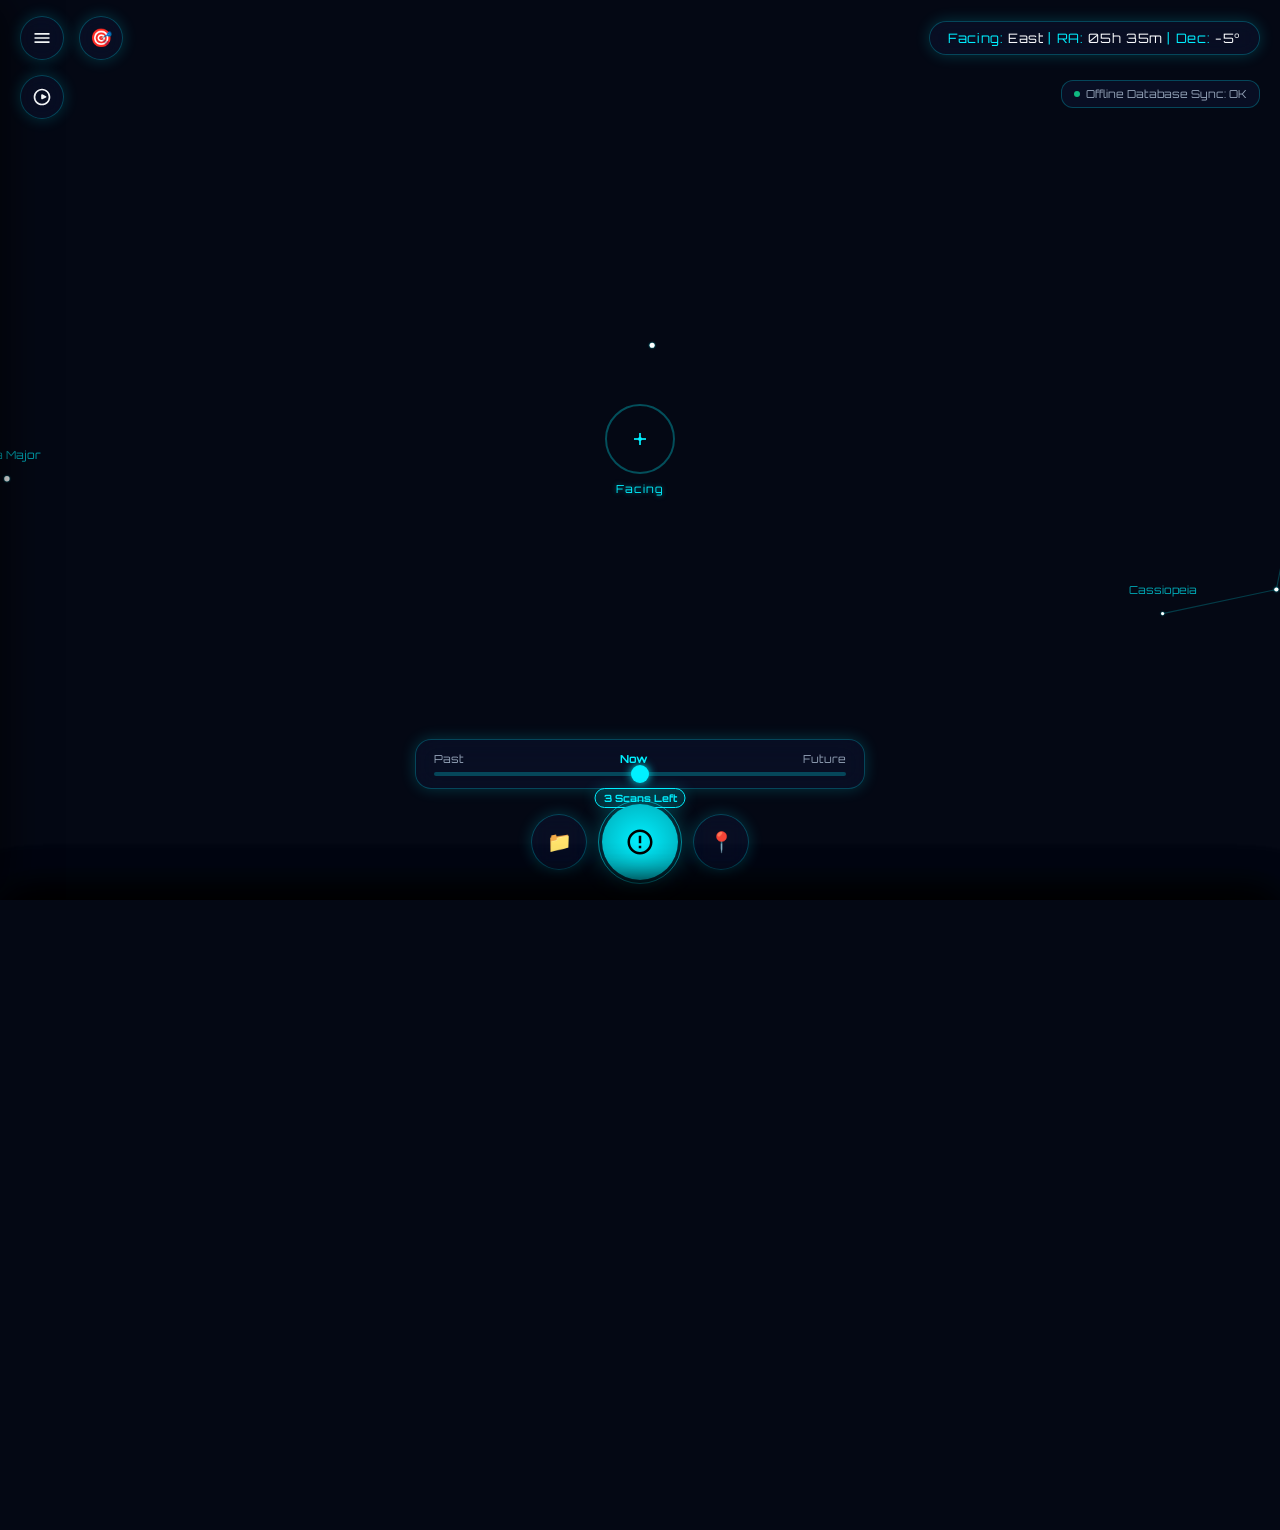
==== commit e8b4ac61: "Production readiness: complete translations, bilingual helper pages, and night mode persistence" ====
--- a/index.html
+++ b/index.html
@@ -32,13 +32,13 @@
     <div class="hud-layer">
       <!-- Top HUD Header -->
       <header class="interactive">
-        <button id="menu-btn" class="header-btn" title="Settings / Drawer">
+        <button id="menu-btn" class="header-btn" title="Settings / Drawer" data-translate-title="menuBtnTitle">
           <svg viewBox="0 0 24 24">
             <path d="M3 18h18v-2H3v2zm0-5h18v-2H3v2zm0-7v2h18V6H3z"/>
           </svg>
         </button>
 
-        <button id="target-search-btn" class="header-btn" title="Track Star / Object" style="font-size: 18px;">
+        <button id="target-search-btn" class="header-btn" title="Track Star / Object" style="font-size: 18px;" data-translate-title="trackBtnTitle">
           🎯
         </button>
         
@@ -46,7 +46,7 @@
           Facing: <span>Scanning...</span> | RA: <span>--h --m</span> | Dec: <span>--°</span>
         </div>
         
-        <label class="header-btn" style="border-radius: 50%; overflow: hidden;" title="Toggle Night Vision Mode">
+        <label class="header-btn" style="border-radius: 50%; overflow: hidden;" title="Toggle Night Vision Mode" data-translate-title="nightBtnTitle">
           <input type="checkbox" id="night-mode-toggle" style="display:none;">
           <svg viewBox="0 0 24 24" style="cursor: pointer; fill: currentColor;">
             <!-- Moon / Eye icon shape -->
@@ -89,13 +89,13 @@
           <!-- Hidden file input -->
           <input type="file" id="photo-upload" accept="image/*" style="display:none;">
           
-          <button id="upload-btn" class="header-btn" title="Upload Sky Photo" style="width: 56px; height: 56px; border-radius: 50%; font-size: 20px;">
+          <button id="upload-btn" class="header-btn" title="Upload Sky Photo" style="width: 56px; height: 56px; border-radius: 50%; font-size: 20px;" data-translate-title="uploadBtnTitle">
             📁
           </button>
           
           <div style="position: relative; display: flex; align-items: center; justify-content: center;">
             <div class="capture-pulse-ring" style="width: 84px; height: 84px;"></div>
-            <button id="capture-btn" class="capture-btn" title="Capture & Solve Stars">
+            <button id="capture-btn" class="capture-btn" title="Capture & Solve Stars" data-translate-title="captureBtnTitle">
               <svg viewBox="0 0 24 24">
                 <!-- Aperture/Scan SVG -->
                 <path d="M12 2C6.48 2 2 6.48 2 12s4.48 10 10 10 10-4.48 10-10S17.52 2 12 2zm0 18c-4.41 0-8-3.59-8-8s3.59-8 8-8 8 3.59 8 8-3.59 8-8 8zm-1-13h2v6h-2zm0 8h2v2h-2z"/>
@@ -104,7 +104,7 @@
             <div id="scan-counter-badge" class="scan-counter-badge">3 Scans Left</div>
           </div>
 
-          <button id="pin-btn" class="header-btn" title="Pin Current Center" style="width: 56px; height: 56px; border-radius: 50%; font-size: 20px;">
+          <button id="pin-btn" class="header-btn" title="Pin Current Center" style="width: 56px; height: 56px; border-radius: 50%; font-size: 20px;" data-translate-title="pinBtnTitle">
             📍
           </button>
         </div>
@@ -140,20 +140,20 @@
         </div>
 
         <div class="settings-section">
-          <div class="settings-section-title">PHOTO TOOLS</div>
+          <div class="settings-section-title" data-translate="photoTools">PHOTO TOOLS</div>
           <div id="menu-upload" class="menu-item">
             <span>📁</span>
-            <span class="menu-item-text">Upload Sky Photo</span>
+            <span class="menu-item-text" data-translate="uploadPhoto">Upload Sky Photo</span>
           </div>
         </div>
 
         <div class="settings-section" style="margin-top: 15px;">
-          <div class="settings-section-title">CONFIG</div>
+          <div class="settings-section-title" data-translate="configSection">CONFIG</div>
           
           <!-- Language Toggle Menu Item -->
           <div class="menu-item">
             <span>🌐</span>
-            <span class="menu-item-text">English UI</span>
+            <span class="menu-item-text" data-translate="langLabel">English UI</span>
             <label class="toggle-switch">
               <input type="checkbox" id="lang-toggle">
               <span class="slider-round"></span>
@@ -166,18 +166,18 @@
         </div>
 
         <div class="settings-section" style="margin-top: 15px;">
-          <div class="settings-section-title">LEGAL & HELP</div>
+          <div class="settings-section-title" data-translate="legalSection">LEGAL & HELP</div>
           <a href="about.html" class="menu-item" style="text-decoration: none;">
             <span>ℹ️</span>
-            <span class="menu-item-text">About & Help</span>
+            <span class="menu-item-text" data-translate="aboutHelp">About & Help</span>
           </a>
           <a href="privacy.html" class="menu-item" style="text-decoration: none;">
             <span>🔒</span>
-            <span class="menu-item-text">Privacy Policy</span>
+            <span class="menu-item-text" data-translate="privacyPolicy">Privacy Policy</span>
           </a>
           <a href="terms.html" class="menu-item" style="text-decoration: none;">
             <span>📄</span>
-            <span class="menu-item-text">Terms of Service</span>
+            <span class="menu-item-text" data-translate="termsOfService">Terms of Service</span>
           </a>
         </div>
       </div>
@@ -296,12 +296,12 @@
     <!-- Custom Star Naming Modal -->
     <div id="naming-modal" class="modal-overlay">
       <div class="modal-content">
-        <h3 style="color: var(--accent); margin-top: 0; font-family: var(--font-family-mono); font-size: 18px;">Name Custom Star</h3>
-        <p style="font-size: 12px; color: var(--text-secondary); margin-bottom: 15px; line-height: 1.4;">Enter a name to save this celestial direction to your device's offline memory.</p>
-        <input type="text" id="custom-star-name-input" placeholder="e.g. My Favorite Star" style="width: 100%; padding: 12px; border-radius: 12px; background: rgba(255,255,255,0.05); border: 1px solid var(--border-color); color: #fff; margin-bottom: 20px; outline: none; font-family: inherit;">
+        <h3 style="color: var(--accent); margin-top: 0; font-family: var(--font-family-mono); font-size: 18px;" data-translate="customStarTitle">Name Custom Star</h3>
+        <p style="font-size: 12px; color: var(--text-secondary); margin-bottom: 15px; line-height: 1.4;" data-translate="customStarDesc">Enter a name to save this celestial direction to your device's offline memory.</p>
+        <input type="text" id="custom-star-name-input" placeholder="e.g. My Favorite Star" style="width: 100%; padding: 12px; border-radius: 12px; background: rgba(255,255,255,0.05); border: 1px solid var(--border-color); color: #fff; margin-bottom: 20px; outline: none; font-family: inherit;" data-translate="customStarPlaceholder">
         <div style="display: flex; gap: 10px; justify-content: flex-end;">
-          <button id="naming-modal-cancel" class="btn btn-secondary" style="padding: 8px 16px; min-width: auto; height: auto; font-size: 13px; border-radius: 10px;">Cancel</button>
-          <button id="naming-modal-save" class="btn btn-primary" style="padding: 8px 16px; min-width: auto; height: auto; font-size: 13px; border-radius: 10px;">Save</button>
+          <button id="naming-modal-cancel" class="btn btn-secondary" style="padding: 8px 16px; min-width: auto; height: auto; font-size: 13px; border-radius: 10px;" data-translate="cancelBtn">Cancel</button>
+          <button id="naming-modal-save" class="btn btn-primary" style="padding: 8px 16px; min-width: auto; height: auto; font-size: 13px; border-radius: 10px;" data-translate="saveText">Save</button>
         </div>
       </div>
     </div>
@@ -311,70 +311,70 @@
       <div class="modal-content pro-modal-content" style="max-width: 420px; border: 1px solid #d4af37; box-shadow: 0 0 25px rgba(212, 175, 55, 0.25);">
         <div style="text-align: center; margin-bottom: 20px;">
           <span style="font-size: 44px; display: block; margin-bottom: 8px;">🌟</span>
-          <h3 style="color: #d4af37; margin: 0; font-family: var(--font-family-mono); font-size: 22px; letter-spacing: 0.05em;">STARFINDER PRO</h3>
-          <p style="font-size: 11px; color: var(--text-muted); margin-top: 4px; text-transform: uppercase; letter-spacing: 0.1em;">Unlock the Full Universe</p>
+          <h3 style="color: #d4af37; margin: 0; font-family: var(--font-family-mono); font-size: 22px; letter-spacing: 0.05em;" data-translate="proTitle">STARFINDER PRO</h3>
+          <p style="font-size: 11px; color: var(--text-muted); margin-top: 4px; text-transform: uppercase; letter-spacing: 0.1em;" data-translate="proSubtitle">Unlock the Full Universe</p>
         </div>
         
         <div style="display: flex; flex-direction: column; gap: 12px; margin-bottom: 25px; font-size: 13px; color: var(--text-secondary);">
           <div style="display: flex; gap: 12px; align-items: flex-start;">
             <span style="font-size: 16px; line-height: 1;">🚀</span>
             <div>
-              <strong style="color: #fff; display: block;">Unlimited Sky Scanning</strong>
-              <span style="font-size: 11px;">Analyze and solve constellations without limits (Free: 3 scans).</span>
+              <strong style="color: #fff; display: block;" data-translate="proFeature1Title">Unlimited Sky Scanning</strong>
+              <span style="font-size: 11px;" data-translate="proFeature1Desc">Analyze and solve constellations without limits (Free: 3 scans).</span>
             </div>
           </div>
           <div style="display: flex; gap: 12px; align-items: flex-start;">
             <span style="font-size: 16px; line-height: 1;">📍</span>
             <div>
-              <strong style="color: #fff; display: block;">Custom Star Pinning</strong>
-              <span style="font-size: 11px;">Mark, name, and permanently save your favorite stars in the sky.</span>
+              <strong style="color: #fff; display: block;" data-translate="proFeature2Title">Custom Star Pinning</strong>
+              <span style="font-size: 11px;" data-translate="proFeature2Desc">Mark, name, and permanently save your favorite stars in the sky.</span>
             </div>
           </div>
           <div style="display: flex; gap: 12px; align-items: flex-start;">
             <span style="font-size: 16px; line-height: 1;">⏳</span>
             <div>
-              <strong style="color: #fff; display: block;">Interactive Time Travel</strong>
-              <span style="font-size: 11px;">Fast-forward or rewind time to observe shifts in star orientations.</span>
+              <strong style="color: #fff; display: block;" data-translate="proFeature3Title">Interactive Time Travel</strong>
+              <span style="font-size: 11px;" data-translate="proFeature3Desc">Fast-forward or rewind time to observe shifts in star orientations.</span>
             </div>
           </div>
           <div style="display: flex; gap: 12px; align-items: flex-start;">
             <span style="font-size: 16px; line-height: 1;">🛰️</span>
             <div>
-              <strong style="color: #fff; display: block;">Satellite & Meteor Alerts</strong>
-              <span style="font-size: 11px;">Track the ISS overhead pass times and access meteor shower dates.</span>
+              <strong style="color: #fff; display: block;" data-translate="proFeature4Title">Satellite & Meteor Alerts</strong>
+              <span style="font-size: 11px;" data-translate="proFeature4Desc">Track the ISS overhead pass times and access meteor shower dates.</span>
             </div>
           </div>
           <div style="display: flex; gap: 12px; align-items: flex-start;">
             <span style="font-size: 16px; line-height: 1;">🏆</span>
             <div>
-              <strong style="color: #fff; display: block;">Achievements & Badges</strong>
-              <span style="font-size: 11px;">Collect badges for identifying constellations, orbits, and events.</span>
+              <strong style="color: #fff; display: block;" data-translate="proFeature5Title">Achievements & Badges</strong>
+              <span style="font-size: 11px;" data-translate="proFeature5Desc">Collect badges for identifying constellations, orbits, and events.</span>
             </div>
           </div>
         </div>
 
         <!-- Purchase & Activation Controls -->
         <div style="display: flex; flex-direction: column; gap: 12px; border-top: 1px solid rgba(212,175,55,0.15); padding-top: 15px;">
-          <a href="https://example.com/starfinder-pro" target="_blank" class="btn btn-primary" style="background: linear-gradient(135deg, #d4af37, #aa7c11); border: none; color: #000; font-weight: bold; text-align: center; text-decoration: none; padding: 12px; border-radius: 12px; display: block; font-size: 14px; box-shadow: 0 0 15px rgba(212, 175, 55, 0.25);">
+          <a href="https://example.com/starfinder-pro" target="_blank" class="btn btn-primary" style="background: linear-gradient(135deg, #d4af37, #aa7c11); border: none; color: #000; font-weight: bold; text-align: center; text-decoration: none; padding: 12px; border-radius: 12px; display: block; font-size: 14px; box-shadow: 0 0 15px rgba(212, 175, 55, 0.25);" data-translate="proBuyBtn">
             GET PRO - $4.99 (₹399)
           </a>
           
-          <div style="text-align: center; font-size: 11px; color: var(--text-muted); margin: 4px 0;">
+          <div style="text-align: center; font-size: 11px; color: var(--text-muted); margin: 4px 0;" data-translate="proOrLabel">
             — OR ACTIVATE OFFLINE LICENSE —
           </div>
           
           <div style="display: flex; gap: 8px;">
-            <input type="text" id="license-key-input" placeholder="Enter License Key (e.g. SF-XXX-PRO)" style="flex-grow: 1; padding: 10px 12px; border-radius: 10px; background: rgba(255,255,255,0.05); border: 1px solid rgba(212,175,55,0.3); color: #fff; font-size: 12px; outline: none; font-family: var(--font-family-mono);">
-            <button id="activate-license-btn" class="btn btn-primary" style="background: transparent; border: 1px solid #d4af37; color: #d4af37; font-size: 12px; padding: 0 16px; border-radius: 10px; min-width: auto; height: auto;">
+            <input type="text" id="license-key-input" placeholder="Enter License Key (e.g. SF-XXX-PRO)" style="flex-grow: 1; padding: 10px 12px; border-radius: 10px; background: rgba(255,255,255,0.05); border: 1px solid rgba(212,175,55,0.3); color: #fff; font-size: 12px; outline: none; font-family: var(--font-family-mono);" data-translate="proKeyPlaceholder">
+            <button id="activate-license-btn" class="btn btn-primary" style="background: transparent; border: 1px solid #d4af37; color: #d4af37; font-size: 12px; padding: 0 16px; border-radius: 10px; min-width: auto; height: auto;" data-translate="proActivateBtn">
               Activate
             </button>
           </div>
-          <div style="font-size: 10px; color: var(--text-muted); text-align: center; margin-top: 4px;">
+          <div style="font-size: 10px; color: var(--text-muted); text-align: center; margin-top: 4px;" data-translate="proDevInfo">
             ℹ️ Developers: Test key is <code style="color: #d4af37; background: rgba(212,175,55,0.1); padding: 2px 4px; border-radius: 4px;">SF-777-PRO</code>
           </div>
         </div>
 
-        <button id="close-pro-btn" class="btn btn-secondary" style="width: 100%; margin-top: 15px; padding: 10px; border-radius: 10px; font-size: 12px;">
+        <button id="close-pro-btn" class="btn btn-secondary" style="width: 100%; margin-top: 15px; padding: 10px; border-radius: 10px; font-size: 12px;" data-translate="proCloseBtn">
           Close / Continue Free
         </button>
       </div>
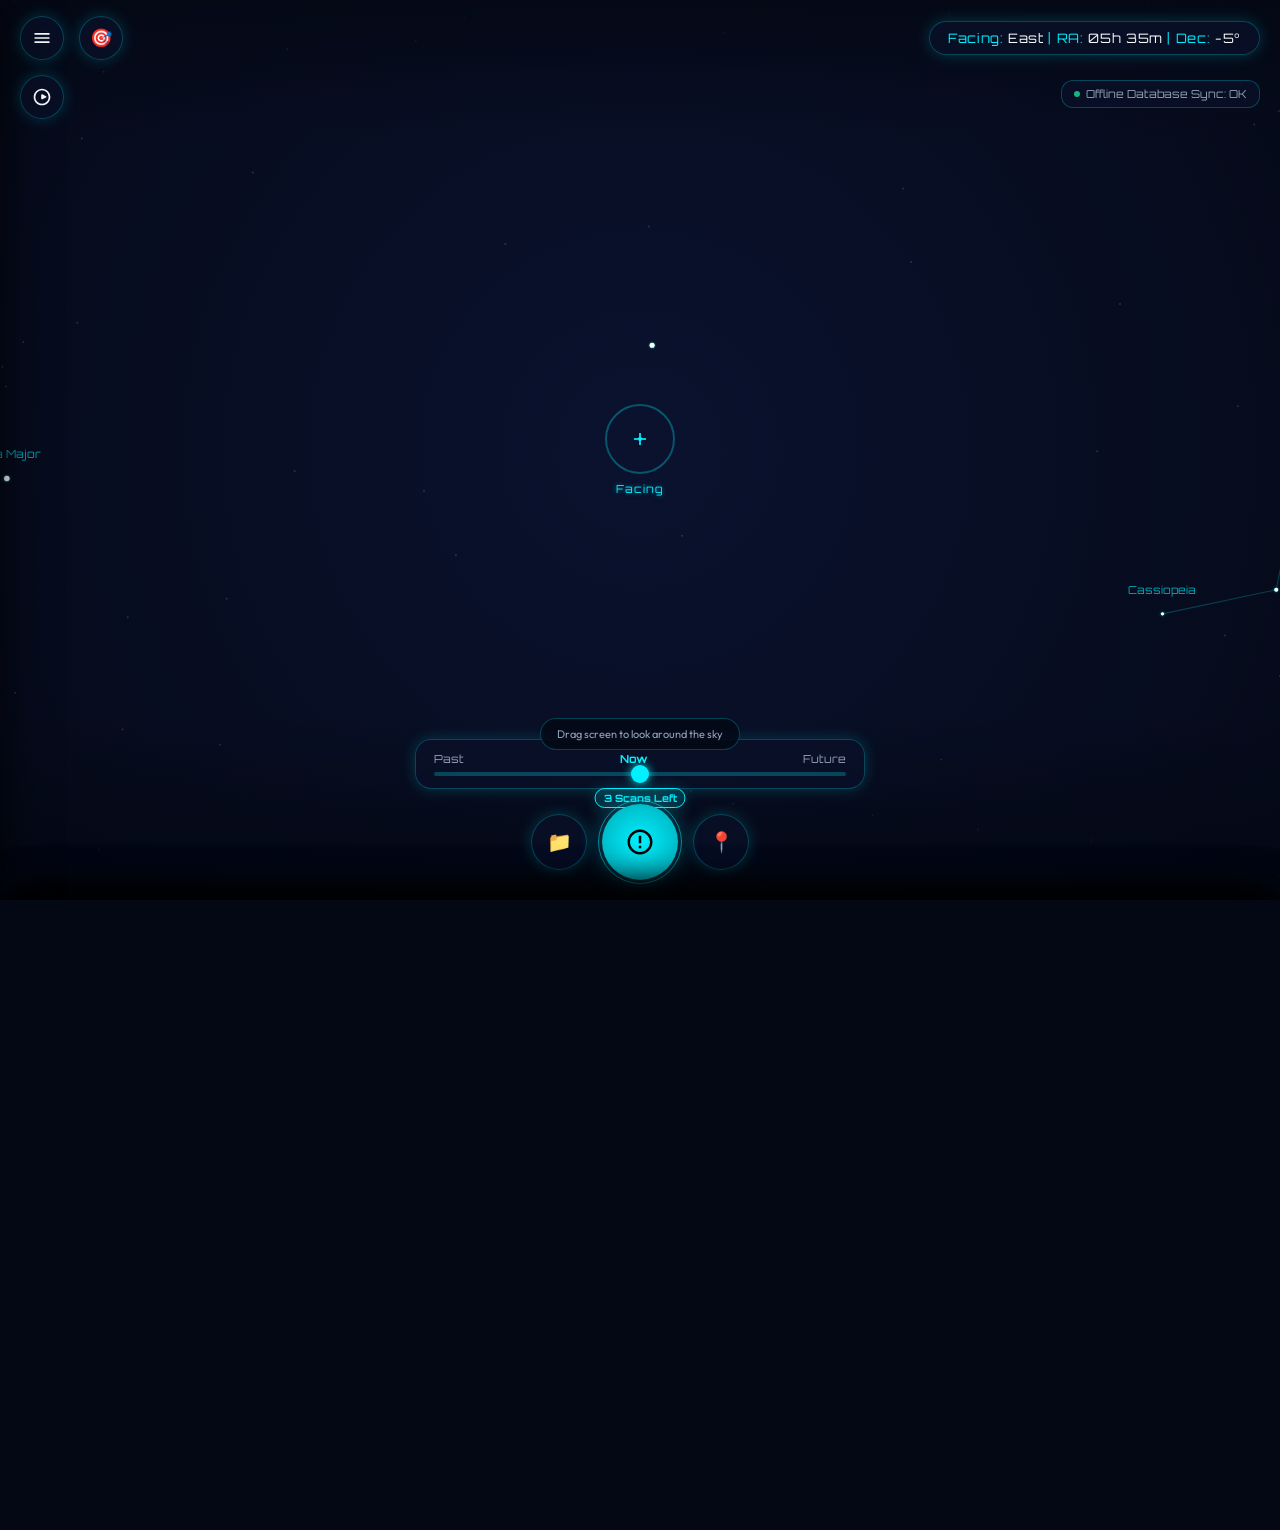
==== commit 96c75683: "Security: implement obscured single activation key check using client-side cryptographic hashing" ====
--- a/index.html
+++ b/index.html
@@ -360,17 +360,17 @@
           </a>
           
           <div style="text-align: center; font-size: 11px; color: var(--text-muted); margin: 4px 0;" data-translate="proOrLabel">
-            — OR ACTIVATE OFFLINE LICENSE —
+            — OR ENTER OFFLINE UNLOCK CODE —
           </div>
           
           <div style="display: flex; gap: 8px;">
-            <input type="text" id="license-key-input" placeholder="Enter License Key (e.g. SF-XXX-PRO)" style="flex-grow: 1; padding: 10px 12px; border-radius: 10px; background: rgba(255,255,255,0.05); border: 1px solid rgba(212,175,55,0.3); color: #fff; font-size: 12px; outline: none; font-family: var(--font-family-mono);" data-translate="proKeyPlaceholder">
+            <input type="text" id="license-key-input" placeholder="Enter Unlock Code" style="flex-grow: 1; padding: 10px 12px; border-radius: 10px; background: rgba(255,255,255,0.05); border: 1px solid rgba(212,175,55,0.3); color: #fff; font-size: 12px; outline: none; font-family: var(--font-family-mono);" data-translate="proKeyPlaceholder">
             <button id="activate-license-btn" class="btn btn-primary" style="background: transparent; border: 1px solid #d4af37; color: #d4af37; font-size: 12px; padding: 0 16px; border-radius: 10px; min-width: auto; height: auto;" data-translate="proActivateBtn">
               Activate
             </button>
           </div>
           <div style="font-size: 10px; color: var(--text-muted); text-align: center; margin-top: 4px;" data-translate="proDevInfo">
-            ℹ️ Developers: Test key is <code style="color: #d4af37; background: rgba(212,175,55,0.1); padding: 2px 4px; border-radius: 4px;">SF-777-PRO</code>
+            ℹ️ Developers: Test code is <code style="color: #d4af37; background: rgba(212,175,55,0.1); padding: 2px 4px; border-radius: 4px;">SF-TEST-PRO</code>
           </div>
         </div>
 
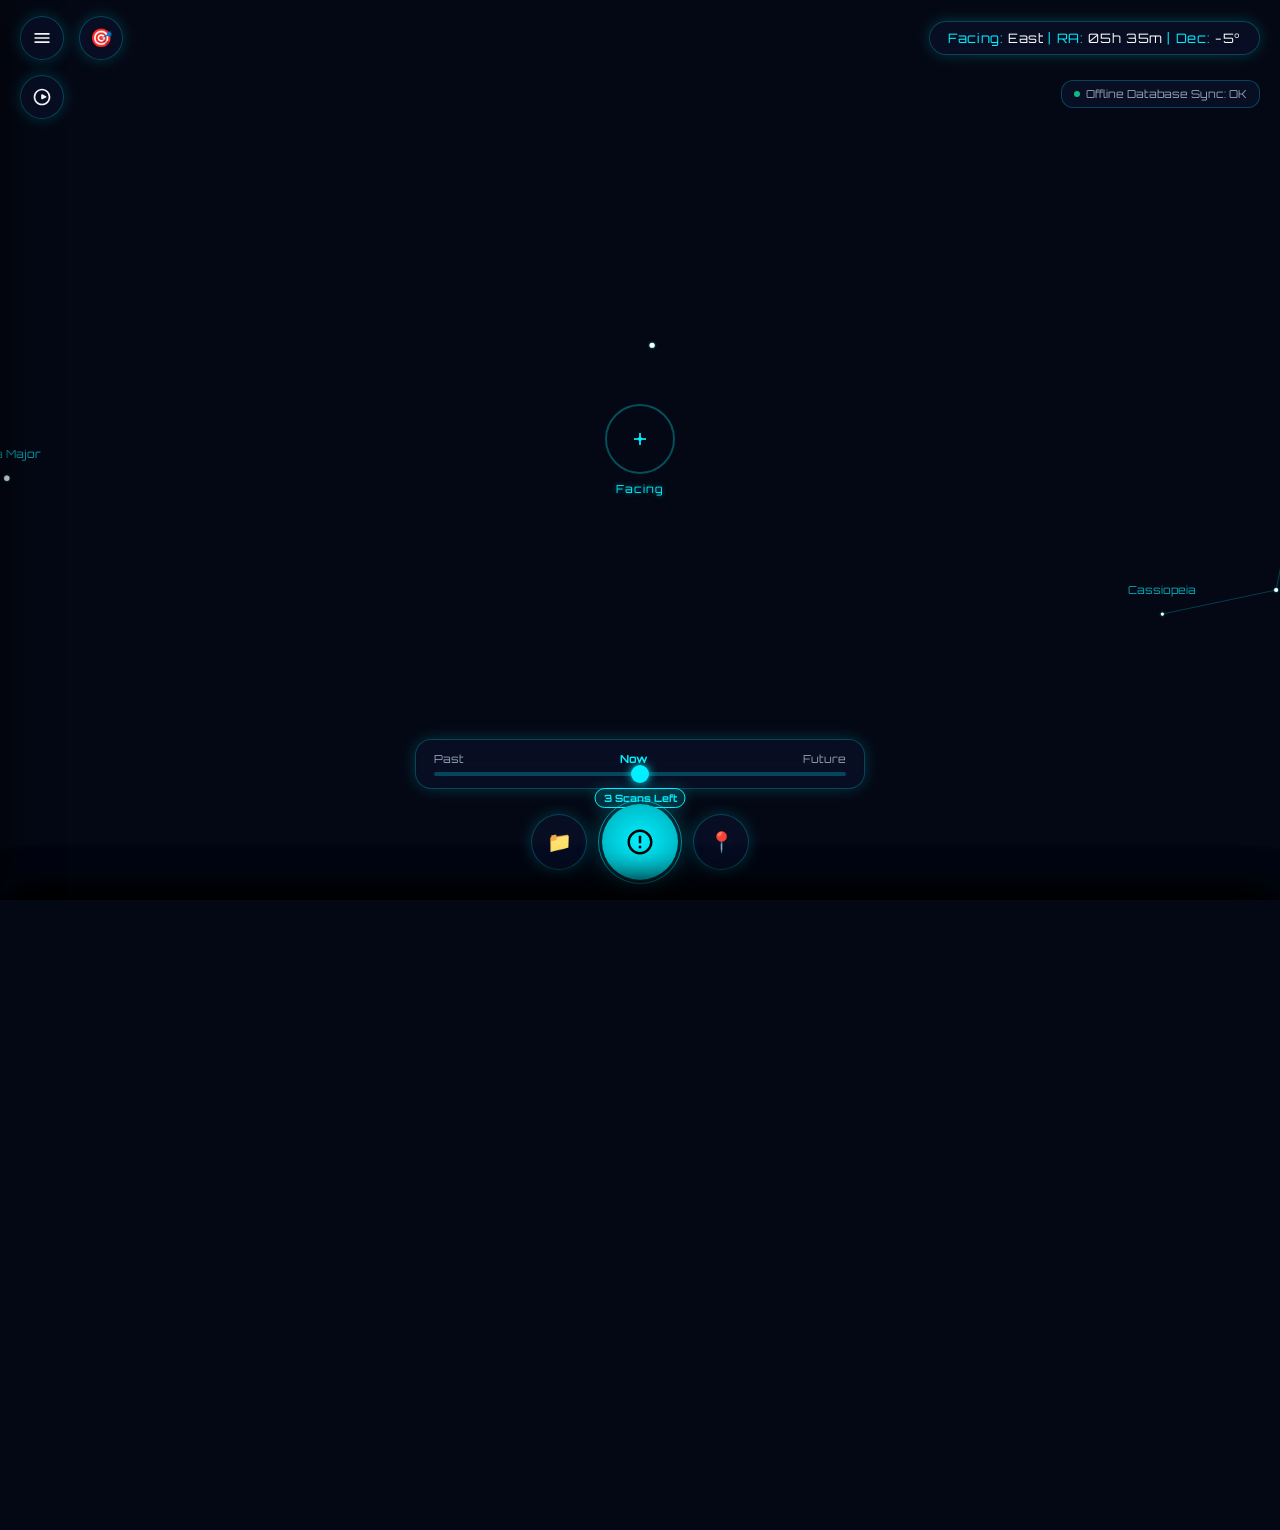
==== commit cbd13d05: "Checkout: update GET PRO button checkout link to point to user's Dodo Payments checkout URL" ====
--- a/index.html
+++ b/index.html
@@ -355,7 +355,7 @@
 
         <!-- Purchase & Activation Controls -->
         <div style="display: flex; flex-direction: column; gap: 12px; border-top: 1px solid rgba(212,175,55,0.15); padding-top: 15px;">
-          <a href="https://example.com/starfinder-pro" target="_blank" class="btn btn-primary" style="background: linear-gradient(135deg, #d4af37, #aa7c11); border: none; color: #000; font-weight: bold; text-align: center; text-decoration: none; padding: 12px; border-radius: 12px; display: block; font-size: 14px; box-shadow: 0 0 15px rgba(212, 175, 55, 0.25);" data-translate="proBuyBtn">
+          <a href="https://checkout.dodopayments.com/buy/pdt_0NdjacnfFxC98hys93dcx?quantity=1" target="_blank" class="btn btn-primary" style="background: linear-gradient(135deg, #d4af37, #aa7c11); border: none; color: #000; font-weight: bold; text-align: center; text-decoration: none; padding: 12px; border-radius: 12px; display: block; font-size: 14px; box-shadow: 0 0 15px rgba(212, 175, 55, 0.25);" data-translate="proBuyBtn">
             GET PRO - $4.99 (₹399)
           </a>
           
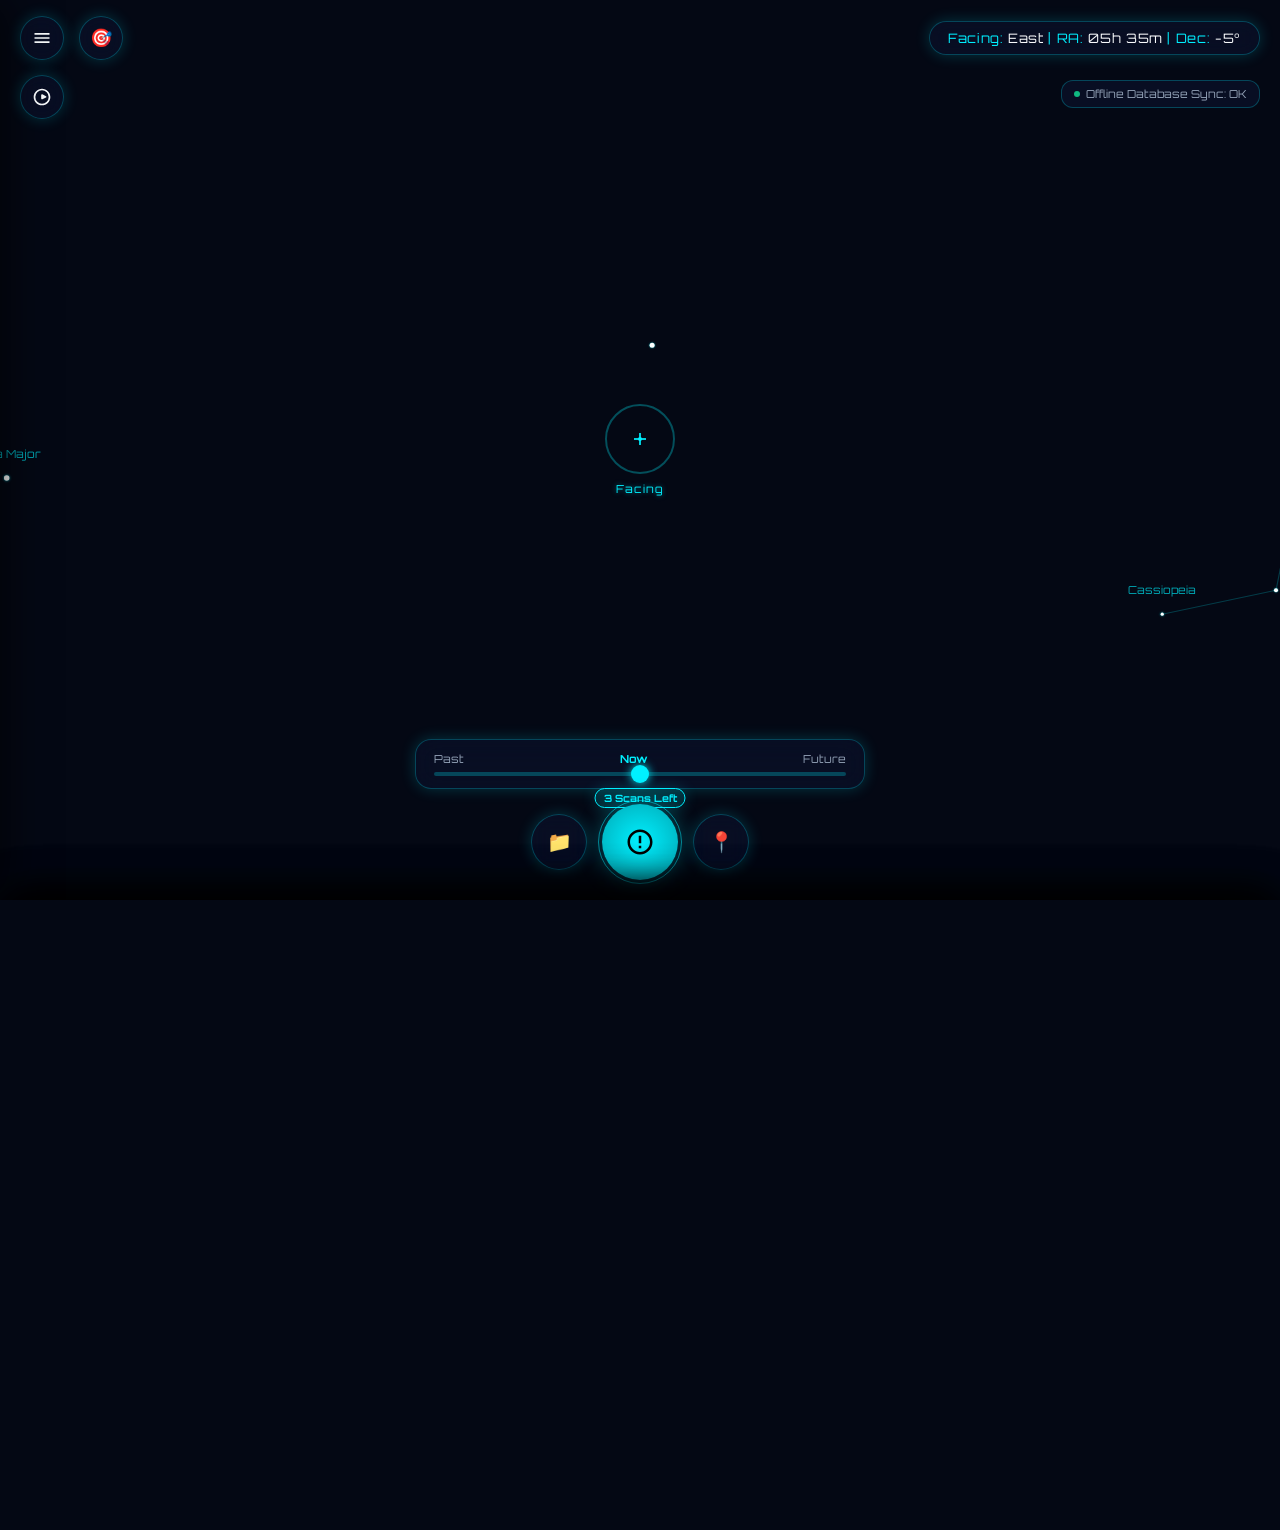
==== commit b0d2f8a6: "Checkout: update GET PRO pricing display to .00 (₹599)" ====
--- a/index.html
+++ b/index.html
@@ -356,7 +356,7 @@
         <!-- Purchase & Activation Controls -->
         <div style="display: flex; flex-direction: column; gap: 12px; border-top: 1px solid rgba(212,175,55,0.15); padding-top: 15px;">
           <a href="https://checkout.dodopayments.com/buy/pdt_0NdjacnfFxC98hys93dcx?quantity=1" target="_blank" class="btn btn-primary" style="background: linear-gradient(135deg, #d4af37, #aa7c11); border: none; color: #000; font-weight: bold; text-align: center; text-decoration: none; padding: 12px; border-radius: 12px; display: block; font-size: 14px; box-shadow: 0 0 15px rgba(212, 175, 55, 0.25);" data-translate="proBuyBtn">
-            GET PRO - $4.99 (₹399)
+            GET PRO - $7.00 (₹599)
           </a>
           
           <div style="text-align: center; font-size: 11px; color: var(--text-muted); margin: 4px 0;" data-translate="proOrLabel">
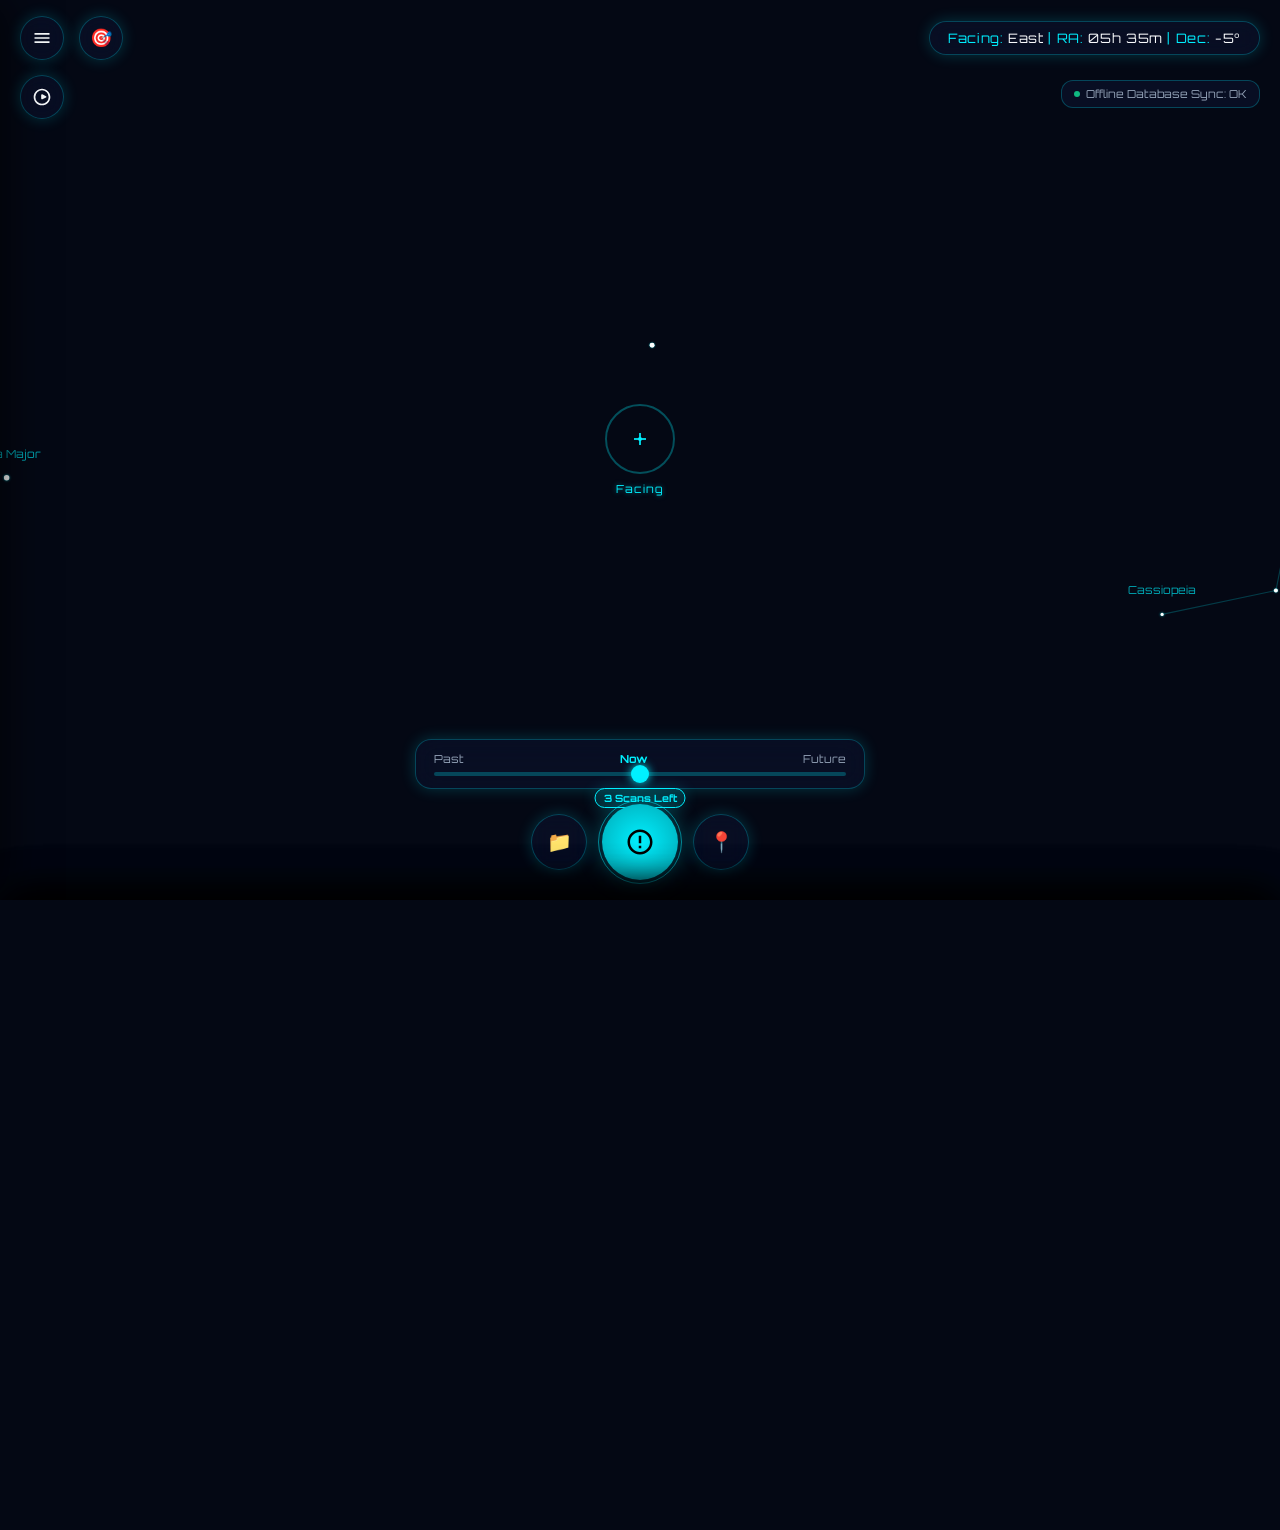
==== commit fdfe0c24: "Fix: resolve canvas tap-through modal pop-up loop and hide developer test key details" ====
--- a/index.html
+++ b/index.html
@@ -369,9 +369,6 @@
               Activate
             </button>
           </div>
-          <div style="font-size: 10px; color: var(--text-muted); text-align: center; margin-top: 4px;" data-translate="proDevInfo">
-            ℹ️ Developers: Test code is <code style="color: #d4af37; background: rgba(212,175,55,0.1); padding: 2px 4px; border-radius: 4px;">SF-TEST-PRO</code>
-          </div>
         </div>
 
         <button id="close-pro-btn" class="btn btn-secondary" style="width: 100%; margin-top: 15px; padding: 10px; border-radius: 10px; font-size: 12px;" data-translate="proCloseBtn">
